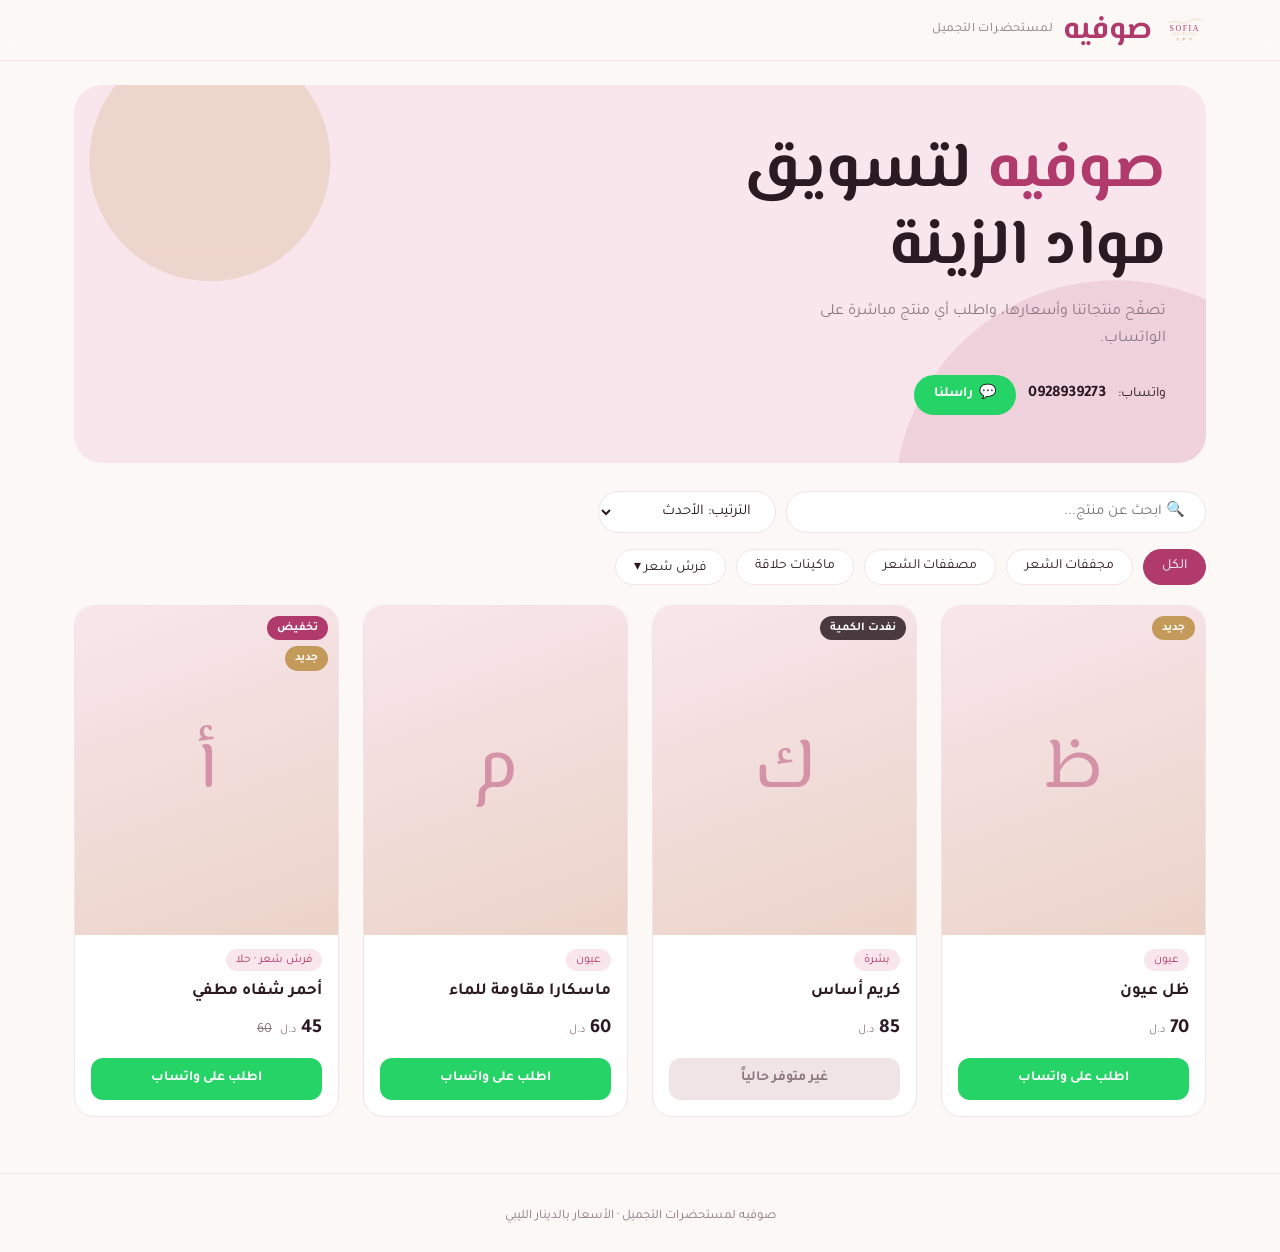
==== index.html @ 628f06d2 "Add files via upload" ====
<!DOCTYPE html>
<html lang="ar" dir="rtl">
<head>
  <meta charset="UTF-8">
  <meta name="viewport" content="width=device-width, initial-scale=1">
  <title>صوفيه لمستحضرات التجميل</title>
  <link rel="stylesheet" href="https://fonts.googleapis.com/css2?family=El+Messiri:wght@600&family=Tajawal:wght@400;700&display=swap">
  <link rel="stylesheet" href="style.css">
    <link rel="icon" href="icon.png">
  <link rel="apple-touch-icon" href="icon.png">
  <meta name="description" content="صوفيه لتسويق مواد الزينة: مجففات ومصففات الشعر، مكائن الحلاقة وفرش الشعر.">
  <meta property="og:title" content="SOFIA | صوفيه لتسويق مواد الزينة">
  <meta property="og:description" content="تصفّح منتجاتنا وأسعارها واطلب مباشرة على الواتساب.">
  <meta property="og:image" content="https://bdalrhmnbnshbl94-source.github.io/sofia-beauty/og-image.jpg">
    <meta property="og:image:width" content="1200">
  <meta property="og:image:height" content="630">
  <meta property="og:image:type" content="image/jpeg">
  <meta property="og:url" content="https://bdalrhmnbnshbl94-source.github.io/sofia-beauty/">
  <meta property="og:type" content="website">
</head>
<body>

  <header>
        <div class="wrap brand"><img src="logo.svg" alt="" class="logo"><b>صوفيه</b><span>لمستحضرات التجميل</span></div>

  </header>

  <main class="wrap">
    <section class="hero">
            <h1><em>صوفيه</em> لتسويق مواد الزينة</h1>
      <p>تصفّح منتجاتنا وأسعارها، واطلب أي منتج مباشرة على الواتساب.</p>
      <div class="contact">واتساب: <b id="phone"></b> <a id="wa" class="wa-btn" target="_blank">راسلنا</a></div>
    </section>

    <!-- البحث والترتيب -->
    <div class="tools">
      <input class="search" id="search" type="search" placeholder="🔍 ابحث عن منتج...">
      <select class="sort" id="sort">
        <option value="new">الترتيب: الأحدث</option>
        <option value="low">السعر: من الأرخص</option>
        <option value="high">السعر: من الأغلى</option>
      </select>
    </div>

    <div class="chips" id="chips"></div>
    <section class="grid" id="grid"></section>
  </main>

  <footer>
    <div class="wrap">
      <div class="social" id="social"></div>
          <div class="chips sub" id="subchips" hidden></div>
      صوفيه لمستحضرات التجميل · الأسعار بالدينار الليبي
    </div>
  </footer>

  <!-- نافذة تفاصيل المنتج -->
  <dialog id="details">
    <button class="close" id="close" aria-label="إغلاق">×</button>
    <div id="detailsBody"></div>
  </dialog>

  <script src="products.js"></script>
    <script>
    let current = "الكل";      // القسم المختار
    let currentSub = "الكل";   // القسم الفرعي المختار (حلا، مها...)
    let searchText = "";       // نص البحث
    let sortBy = "new";        // طريقة الترتيب

    // ===== رابط واتساب =====
    let waNumber = PHONE.replace(/[٠-٩]/g, d => "٠١٢٣٤٥٦٧٨٩".indexOf(d)).replace(/[^0-9]/g, "");
    if (waNumber.startsWith("00")) waNumber = waNumber.slice(2);
    if (waNumber.startsWith("2180")) waNumber = "218" + waNumber.slice(4);
    if (waNumber.startsWith("0")) waNumber = "218" + waNumber.slice(1);
    function waLink(text) {
      return "https://wa.me/" + waNumber + (text ? "?text=" + encodeURIComponent(text) : "");
    }
    function orderLink(p) {
      return waLink("مرحباً، أبي أطلب: " + p.name + " – " + p.price + " د.ل");
    }
    document.getElementById("phone").textContent = PHONE;
    document.getElementById("wa").href = waLink("");

    // ===== روابط انستغرام وتيك توك =====
    let social = "";
    if (INSTAGRAM) social += `<a href="${INSTAGRAM}" target="_blank">انستغرام</a>`;
    if (TIKTOK) social += `<a href="${TIKTOK}" target="_blank">تيك توك</a>`;
    document.getElementById("social").innerHTML = social;

    // ===== صورة المنتج (وإذا ما فيه صورة يظهر أول حرف) =====
    function picture(p) {
      return `<img src="images/${p.image}" alt="${p.name}"
                   onerror="this.outerHTML='<span class=letter>${p.name[0]}</span>'">`;
    }

    // ===== السعر (مع التخفيض إذا موجود) =====
    function priceHTML(p) {
      let html = `<span class="price">${p.price} <small>د.ل</small></span>`;
      if (p.oldPrice > p.price) html += ` <s class="old">${p.oldPrice}</s>`;
      return html;
    }

    // ===== الشارات (جديد / تخفيض / نفدت) =====
    function badges(p) {
      let html = "";
      if (p.soldOut) html += `<span class="badge out">نفدت الكمية</span>`;
      else if (p.oldPrice > p.price) html += `<span class="badge sale">تخفيض</span>`;
      if (p.isNew) html += `<span class="badge new">جديد</span>`;
      return `<div class="badges">${html}</div>`;
    }

    // ===== زر الطلب =====
    function orderButton(p) {
      if (p.soldOut) return `<span class="order disabled">غير متوفر حالياً</span>`;
      return `<a class="order" href="${orderLink(p)}" target="_blank" onclick="event.stopPropagation()">اطلب على واتساب</a>`;
    }

    // ===== أزرار الأقسام والأقسام الفرعية =====
    function showChips() {
      const cats = ["الكل", ...CATEGORIES];
      document.getElementById("chips").innerHTML = cats.map(c =>
        `<button class="chip ${c === current ? "active" : ""}" data-cat="${c}">${c}${SUBCATEGORIES[c] ? " ▾" : ""}</button>`
      ).join("");

      // إذا القسم المختار له أقسام فرعية، تظهر تحته
      const subs = SUBCATEGORIES[current];
      const subBox = document.getElementById("subchips");
      if (subs) {
        subBox.innerHTML = ["الكل", ...subs].map(s =>
          `<button class="chip ${s === currentSub ? "active" : ""}" data-sub="${s}">${s}</button>`
        ).join("");
        subBox.hidden = false;
      } else {
        subBox.innerHTML = "";
        subBox.hidden = true;
      }
    }
    document.getElementById("chips").addEventListener("click", e => {
      const btn = e.target.closest(".chip");
      if (!btn) return;
      current = btn.dataset.cat;
      currentSub = "الكل";
      showChips();
      showProducts();
    });
    document.getElementById("subchips").addEventListener("click", e => {
      const btn = e.target.closest(".chip");
      if (!btn) return;
      currentSub = btn.dataset.sub;
      showChips();
      showProducts();
    });

    // ===== بطاقات المنتجات =====
    function showProducts() {
      let list = PRODUCTS
        .map((p, i) => ({ ...p, index: i }))
        .filter(p =>
          (current === "الكل" || p.category === current) &&
          (currentSub === "الكل" || p.sub === currentSub) &&
          p.name.includes(searchText)
        );

      if (sortBy === "low") list.sort((a, b) => a.price - b.price);
      if (sortBy === "high") list.sort((a, b) => b.price - a.price);
      if (sortBy === "new") list.reverse(); // آخر منتج تضيفه يظهر أول

      if (list.length === 0) {
        document.getElementById("grid").innerHTML = searchText
          ? `<p class="empty">ما فيه منتج بهذا الاسم 🙁</p>`
          : `<p class="empty">ما فيه منتجات في هذا القسم حالياً، قريباً إن شاء الله ✨</p>`;
        return;
      }

      document.getElementById("grid").innerHTML = list.map(p => `
        <article class="card ${p.soldOut ? "is-out" : ""}" data-index="${p.index}">
          <div class="pic">${picture(p)}${badges(p)}</div>
          <div class="info">
            <div class="cat">${p.sub ? p.category + " · " + p.sub : p.category}</div>
            <h3>${p.name}</h3>
            <div class="prices">${priceHTML(p)}</div>
            ${orderButton(p)}
          </div>
        </article>`
      ).join("");
    }

    // ===== نافذة التفاصيل لما الزبون يضغط على منتج =====
    const dialog = document.getElementById("details");
    document.getElementById("grid").addEventListener("click", e => {
      const card = e.target.closest(".card");
      if (!card) return;
      const p = PRODUCTS[card.dataset.index];
      document.getElementById("detailsBody").innerHTML = `
        <div class="d-pic">${picture(p)}${badges(p)}</div>
        <div class="d-info">
          <div class="cat">${p.sub ? p.category + " · " + p.sub : p.category}</div>
          <h2>${p.name}</h2>
          <p>${p.description || ""}</p>
          <div class="prices">${priceHTML(p)}</div>
          ${orderButton(p)}
        </div>`;
      dialog.showModal();
    });
    document.getElementById("close").onclick = () => dialog.close();
    dialog.addEventListener("click", e => { if (e.target === dialog) dialog.close(); });

    // ===== البحث والترتيب =====
    document.getElementById("search").addEventListener("input", e => {
      searchText = e.target.value.trim();
      showProducts();
    });
    document.getElementById("sort").addEventListener("change", e => {
      sortBy = e.target.value;
      showProducts();
    });

    showChips();
    showProducts();
  </script>
</body>
</html>
---- style.css ----
/* ===== ألوان وخطوط الموقع ===== */
:root{
  --bg:#FCF8F6;        /* خلفية الصفحة */
  --card:#FFFFFF;      /* خلفية البطاقات */
  --ink:#2B1A21;       /* لون الكتابة */
  --muted:#8C7880;     /* كتابة باهتة */
  --line:#F0E4E6;      /* الخطوط والحدود */
  --rose:#B03A6B;      /* اللون الأساسي */
  --rose-soft:#F8E6EC; /* وردي فاتح */
  --gold:#C49A5A;      /* لمسة ذهبية */
  --shadow:0 18px 40px -24px rgba(120,40,70,.35);
}
@media (prefers-color-scheme: dark){:root{
  --bg:#150D11; --card:#1F1519; --ink:#F5EAEE; --muted:#B39DA6; --line:#33242B;
  --rose:#E784AE; --rose-soft:#3A2230; --gold:#D9B27A;
  --shadow:0 18px 40px -24px rgba(0,0,0,.9);
}}

*{box-sizing:border-box}
html{scroll-behavior:smooth}
body{margin:0;background:var(--bg);color:var(--ink);font-family:"Tajawal",Tahoma,sans-serif;font-size:15px;line-height:1.7}
.wrap{max-width:1180px;margin:0 auto;padding-inline:24px}

/* ===== الشريط العلوي ===== */
header{position:sticky;top:0;z-index:10;background:color-mix(in srgb,var(--bg) 85%,transparent);backdrop-filter:blur(10px);border-bottom:1px solid var(--line)}
.brand{display:flex;align-items:baseline;gap:10px;padding-block:14px}
.brand b{font-family:"El Messiri",serif;font-size:32px;line-height:1;color:var(--rose)}
.brand span{font-size:13px;color:var(--muted);letter-spacing:.03em}

/* ===== الواجهة ===== */
.hero{position:relative;overflow:hidden;margin-top:24px;padding:48px 40px;border-radius:28px;
  background:
    radial-gradient(circle at 12% 20%, color-mix(in srgb,var(--gold) 22%,transparent) 0 120px, transparent 121px),
    radial-gradient(circle at 92% 110%, color-mix(in srgb,var(--rose) 12%,transparent) 0 220px, transparent 221px),
    var(--rose-soft)}
.hero h1{font-family:"El Messiri",serif;font-size:clamp(34px,6vw,64px);line-height:1.2;margin:0;max-width:14ch}
.hero h1 em{font-style:normal;color:var(--rose)}
.hero p{color:var(--muted);margin:12px 0 0;max-width:46ch;font-size:16px}
.contact{display:flex;flex-wrap:wrap;align-items:center;gap:12px;margin-top:22px;font-size:14px}
.contact b{direction:ltr;unicode-bidi:isolate;font-size:16px}
.contact .wa-btn{display:inline-flex;align-items:center;gap:6px;background:#25D366;color:#fff;text-decoration:none;font-weight:700;border-radius:999px;padding:8px 20px;box-shadow:var(--shadow);transition:transform .2s}
.contact .wa-btn::before{content:"💬"}
.contact .wa-btn:hover{transform:translateY(-2px)}

/* ===== البحث والترتيب ===== */
.tools{display:flex;gap:10px;flex-wrap:wrap;margin-top:28px}
.search,.sort{font-family:inherit;font-size:15px;color:var(--ink);background:var(--card);border:1px solid var(--line);border-radius:999px;padding:11px 20px;outline:none;transition:border-color .2s,box-shadow .2s}
.search{flex:1;min-width:0;max-width:420px}
.sort{cursor:pointer}
.search:focus,.sort:focus{border-color:var(--rose);box-shadow:0 0 0 4px var(--rose-soft)}
.empty{grid-column:1/-1;text-align:center;color:var(--muted);padding:40px 0;font-size:16px}

/* ===== أزرار الفئات ===== */
.chips{display:flex;gap:10px;flex-wrap:wrap;padding-block:16px 20px}
.chip{border:1px solid var(--line);background:var(--card);color:var(--ink);border-radius:999px;padding:7px 18px;font-family:inherit;font-size:14px;cursor:pointer;transition:all .2s}
.chip:hover{border-color:var(--rose);color:var(--rose)}
.chip.active{background:var(--rose);border-color:var(--rose);color:#fff;box-shadow:var(--shadow)}

/* ===== بطاقات المنتجات ===== */
.grid{display:grid;grid-template-columns:repeat(auto-fill,minmax(230px,1fr));gap:24px;padding-bottom:56px}
.card{background:var(--card);border:1px solid var(--line);border-radius:20px;overflow:hidden;cursor:pointer;display:flex;flex-direction:column;transition:transform .25s,box-shadow .25s}
.card:hover{transform:translateY(-6px);box-shadow:var(--shadow)}
.card.is-out .pic img{filter:grayscale(.7);opacity:.7}
.pic{position:relative;aspect-ratio:4/5;background:linear-gradient(160deg,var(--rose-soft),color-mix(in srgb,var(--gold) 25%,var(--rose-soft)));display:grid;place-items:center;overflow:hidden}
.pic img{width:100%;height:100%;object-fit:cover;display:block;transition:transform .5s}
.card:hover .pic img{transform:scale(1.06)}
.letter{font-family:"El Messiri",serif;font-size:72px;color:var(--rose);opacity:.45}
.info{padding:14px 16px 16px;display:flex;flex-direction:column;flex:1}
.cat{align-self:flex-start;font-size:12px;color:var(--rose);background:var(--rose-soft);border-radius:999px;padding:1px 10px}
.info h3{margin:8px 0 8px;font-size:17px;line-height:1.5}
.prices{display:flex;align-items:baseline;gap:8px;margin-bottom:12px}
.price{font-size:20px;font-weight:700;color:var(--ink)}
.price small{font-size:12px;font-weight:400;color:var(--muted)}
.old{color:var(--muted);font-size:14px}

/* ===== الشارات ===== */
.badges{position:absolute;top:10px;inset-inline-start:10px;display:flex;flex-direction:column;align-items:flex-start;gap:6px}
.badge{font-size:12px;font-weight:700;border-radius:999px;padding:2px 10px;color:#fff}
.badge.new{background:var(--gold)}
.badge.sale{background:var(--rose)}
.badge.out{background:#4a3a40}

/* ===== زر الطلب ===== */
.order{margin-top:auto;display:block;text-align:center;background:#25D366;color:#fff;text-decoration:none;font-weight:700;font-size:14px;border-radius:12px;padding:9px 0;transition:filter .2s}
.order:hover{filter:brightness(.92)}
.order.disabled{background:var(--line);color:var(--muted);cursor:default}

/* ===== نافذة التفاصيل ===== */
dialog{border:0;border-radius:24px;padding:0;width:min(760px,calc(100% - 32px));background:var(--card);color:var(--ink);box-shadow:var(--shadow);overflow:hidden}
dialog::backdrop{background:rgba(30,10,20,.55);backdrop-filter:blur(3px)}
#detailsBody{display:grid;grid-template-columns:1fr 1fr}
.d-pic{position:relative;aspect-ratio:4/5;background:var(--rose-soft);display:grid;place-items:center}
.d-pic img{width:100%;height:100%;object-fit:cover;display:block}
.d-info{padding:28px;display:flex;flex-direction:column;gap:6px}
.d-info h2{font-family:"El Messiri",serif;font-size:28px;margin:6px 0 0;line-height:1.3}
.d-info p{color:var(--muted);margin:0 0 10px}
.close:focus:not(:focus-visible){outline:none}
.close{position:absolute;top:10px;left:10px;z-index:2;width:38px;height:38px;border-radius:50%;border:0;background:var(--card);color:var(--ink);font-size:22px;cursor:pointer;box-shadow:var(--shadow)}

/* ===== روابط التواصل الاجتماعي ===== */
.social{display:flex;justify-content:center;gap:16px;margin-bottom:8px}
.social a{color:var(--rose);font-weight:700;text-decoration:none}

/* ===== أسفل الصفحة ===== */
footer{border-top:1px solid var(--line);padding-block:24px;font-size:13px;color:var(--muted);text-align:center}

/* ===== شاشة التلفون ===== */
@media (max-width:640px){
  .wrap{padding-inline:16px}
  .hero{padding:32px 22px;border-radius:22px}
  .grid{grid-template-columns:repeat(2,1fr);gap:12px}
  #detailsBody{grid-template-columns:1fr}
  .d-pic{aspect-ratio:1/1}
  .d-info{padding:20px}
  .order{font-size:13px}
  .search{max-width:none}
  .info{padding:10px 12px 14px}
  .info h3{font-size:15px}
  .price{font-size:17px}
  .chips{overflow-x:auto;flex-wrap:nowrap;padding-bottom:16px}
  .chip{flex-shrink:0}
}

@media (prefers-reduced-motion:reduce){*{transition:none!important}}
/* ===== الشعار ===== */
.brand{align-items:center}
.logo{width:44px;height:auto}
/* ===== تحسينات التلفون ===== */
@media (max-width:640px){
  .brand{gap:8px;padding-block:10px}
  .logo{width:38px}
  .brand b{font-size:26px}
  .brand span{font-size:11px}
  .hero h1{font-size:34px}
  .tools{flex-direction:column}
  .search,.sort{width:100%}
}
/* ===== الأقسام الفرعية ===== */
.chips[hidden]{display:none}
.chips.sub{padding-top:0;margin-top:-6px}
.chips.sub .chip{font-size:13px;padding:5px 14px;background:var(--rose-soft);border-color:transparent}
.chips.sub .chip.active{background:var(--gold);border-color:var(--gold);color:#fff}
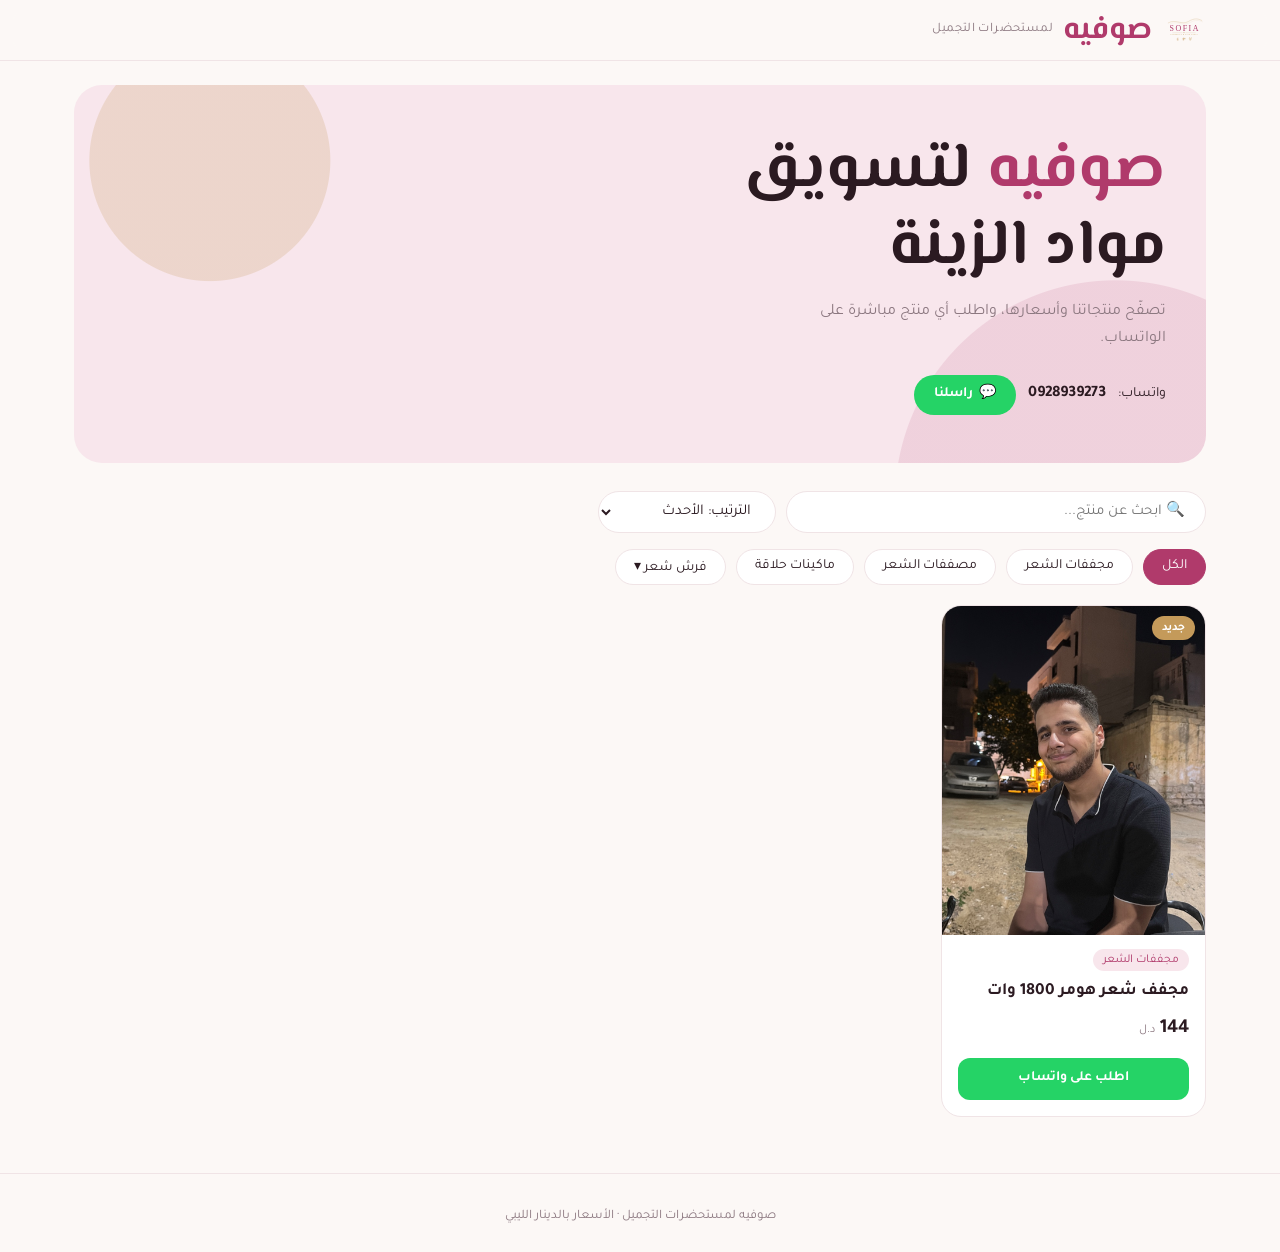
==== commit 3bafb443: "Add files via upload" ====
--- a/index.html
+++ b/index.html
@@ -43,13 +43,13 @@
     </div>
 
     <div class="chips" id="chips"></div>
+    <div class="chips sub" id="subchips" hidden></div>
     <section class="grid" id="grid"></section>
   </main>
 
   <footer>
     <div class="wrap">
       <div class="social" id="social"></div>
-          <div class="chips sub" id="subchips" hidden></div>
       صوفيه لمستحضرات التجميل · الأسعار بالدينار الليبي
     </div>
   </footer>
@@ -60,7 +60,7 @@
     <div id="detailsBody"></div>
   </dialog>
 
-  <script src="products.js"></script>
+    <script>document.write('<script src="products.js?v=' + Date.now() + '"><\/script>');</script>
     <script>
     let current = "الكل";      // القسم المختار
     let currentSub = "الكل";   // القسم الفرعي المختار (حلا، مها...)
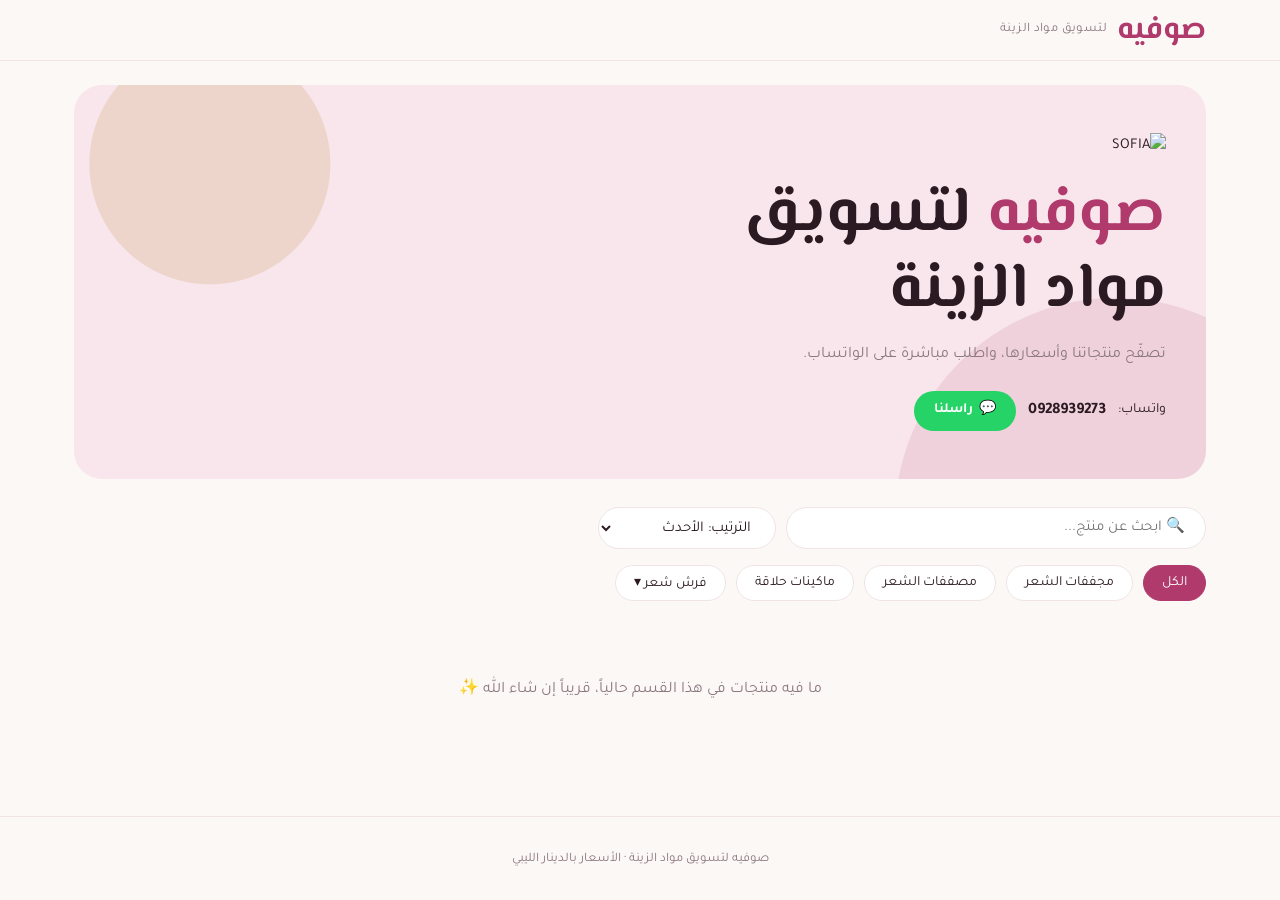
==== commit 5759a7b3: "Add files via upload" ====
--- a/index.html
+++ b/index.html
@@ -1,222 +1,326 @@
-<!DOCTYPE html>
-<html lang="ar" dir="rtl">
-<head>
-  <meta charset="UTF-8">
-  <meta name="viewport" content="width=device-width, initial-scale=1">
-  <title>صوفيه لمستحضرات التجميل</title>
-  <link rel="stylesheet" href="https://fonts.googleapis.com/css2?family=El+Messiri:wght@600&family=Tajawal:wght@400;700&display=swap">
-  <link rel="stylesheet" href="style.css">
-    <link rel="icon" href="icon.png">
-  <link rel="apple-touch-icon" href="icon.png">
-  <meta name="description" content="صوفيه لتسويق مواد الزينة: مجففات ومصففات الشعر، مكائن الحلاقة وفرش الشعر.">
-  <meta property="og:title" content="SOFIA | صوفيه لتسويق مواد الزينة">
-  <meta property="og:description" content="تصفّح منتجاتنا وأسعارها واطلب مباشرة على الواتساب.">
-  <meta property="og:image" content="https://bdalrhmnbnshbl94-source.github.io/sofia-beauty/og-image.jpg">
-    <meta property="og:image:width" content="1200">
-  <meta property="og:image:height" content="630">
-  <meta property="og:image:type" content="image/jpeg">
-  <meta property="og:url" content="https://bdalrhmnbnshbl94-source.github.io/sofia-beauty/">
-  <meta property="og:type" content="website">
-</head>
-<body>
-
-  <header>
-        <div class="wrap brand"><img src="logo.svg" alt="" class="logo"><b>صوفيه</b><span>لمستحضرات التجميل</span></div>
-
-  </header>
-
-  <main class="wrap">
-    <section class="hero">
-            <h1><em>صوفيه</em> لتسويق مواد الزينة</h1>
-      <p>تصفّح منتجاتنا وأسعارها، واطلب أي منتج مباشرة على الواتساب.</p>
-      <div class="contact">واتساب: <b id="phone"></b> <a id="wa" class="wa-btn" target="_blank">راسلنا</a></div>
-    </section>
-
-    <!-- البحث والترتيب -->
-    <div class="tools">
-      <input class="search" id="search" type="search" placeholder="🔍 ابحث عن منتج...">
-      <select class="sort" id="sort">
-        <option value="new">الترتيب: الأحدث</option>
-        <option value="low">السعر: من الأرخص</option>
-        <option value="high">السعر: من الأغلى</option>
-      </select>
-    </div>
-
-    <div class="chips" id="chips"></div>
-    <div class="chips sub" id="subchips" hidden></div>
-    <section class="grid" id="grid"></section>
-  </main>
-
-  <footer>
-    <div class="wrap">
-      <div class="social" id="social"></div>
-      صوفيه لمستحضرات التجميل · الأسعار بالدينار الليبي
-    </div>
-  </footer>
-
-  <!-- نافذة تفاصيل المنتج -->
-  <dialog id="details">
-    <button class="close" id="close" aria-label="إغلاق">×</button>
-    <div id="detailsBody"></div>
-  </dialog>
-
-    <script>document.write('<script src="products.js?v=' + Date.now() + '"><\/script>');</script>
-    <script>
-    let current = "الكل";      // القسم المختار
-    let currentSub = "الكل";   // القسم الفرعي المختار (حلا، مها...)
-    let searchText = "";       // نص البحث
-    let sortBy = "new";        // طريقة الترتيب
-
-    // ===== رابط واتساب =====
-    let waNumber = PHONE.replace(/[٠-٩]/g, d => "٠١٢٣٤٥٦٧٨٩".indexOf(d)).replace(/[^0-9]/g, "");
-    if (waNumber.startsWith("00")) waNumber = waNumber.slice(2);
-    if (waNumber.startsWith("2180")) waNumber = "218" + waNumber.slice(4);
-    if (waNumber.startsWith("0")) waNumber = "218" + waNumber.slice(1);
-    function waLink(text) {
-      return "https://wa.me/" + waNumber + (text ? "?text=" + encodeURIComponent(text) : "");
-    }
-    function orderLink(p) {
-      return waLink("مرحباً، أبي أطلب: " + p.name + " – " + p.price + " د.ل");
-    }
-    document.getElementById("phone").textContent = PHONE;
-    document.getElementById("wa").href = waLink("");
-
-    // ===== روابط انستغرام وتيك توك =====
-    let social = "";
-    if (INSTAGRAM) social += `<a href="${INSTAGRAM}" target="_blank">انستغرام</a>`;
-    if (TIKTOK) social += `<a href="${TIKTOK}" target="_blank">تيك توك</a>`;
-    document.getElementById("social").innerHTML = social;
-
-    // ===== صورة المنتج (وإذا ما فيه صورة يظهر أول حرف) =====
-    function picture(p) {
-      return `<img src="images/${p.image}" alt="${p.name}"
-                   onerror="this.outerHTML='<span class=letter>${p.name[0]}</span>'">`;
-    }
-
-    // ===== السعر (مع التخفيض إذا موجود) =====
-    function priceHTML(p) {
-      let html = `<span class="price">${p.price} <small>د.ل</small></span>`;
-      if (p.oldPrice > p.price) html += ` <s class="old">${p.oldPrice}</s>`;
-      return html;
-    }
-
-    // ===== الشارات (جديد / تخفيض / نفدت) =====
-    function badges(p) {
-      let html = "";
-      if (p.soldOut) html += `<span class="badge out">نفدت الكمية</span>`;
-      else if (p.oldPrice > p.price) html += `<span class="badge sale">تخفيض</span>`;
-      if (p.isNew) html += `<span class="badge new">جديد</span>`;
-      return `<div class="badges">${html}</div>`;
-    }
-
-    // ===== زر الطلب =====
-    function orderButton(p) {
-      if (p.soldOut) return `<span class="order disabled">غير متوفر حالياً</span>`;
-      return `<a class="order" href="${orderLink(p)}" target="_blank" onclick="event.stopPropagation()">اطلب على واتساب</a>`;
-    }
-
-    // ===== أزرار الأقسام والأقسام الفرعية =====
-    function showChips() {
-      const cats = ["الكل", ...CATEGORIES];
-      document.getElementById("chips").innerHTML = cats.map(c =>
-        `<button class="chip ${c === current ? "active" : ""}" data-cat="${c}">${c}${SUBCATEGORIES[c] ? " ▾" : ""}</button>`
-      ).join("");
-
-      // إذا القسم المختار له أقسام فرعية، تظهر تحته
-      const subs = SUBCATEGORIES[current];
-      const subBox = document.getElementById("subchips");
-      if (subs) {
-        subBox.innerHTML = ["الكل", ...subs].map(s =>
-          `<button class="chip ${s === currentSub ? "active" : ""}" data-sub="${s}">${s}</button>`
-        ).join("");
-        subBox.hidden = false;
-      } else {
-        subBox.innerHTML = "";
-        subBox.hidden = true;
-      }
-    }
-    document.getElementById("chips").addEventListener("click", e => {
-      const btn = e.target.closest(".chip");
-      if (!btn) return;
-      current = btn.dataset.cat;
-      currentSub = "الكل";
-      showChips();
-      showProducts();
-    });
-    document.getElementById("subchips").addEventListener("click", e => {
-      const btn = e.target.closest(".chip");
-      if (!btn) return;
-      currentSub = btn.dataset.sub;
-      showChips();
-      showProducts();
-    });
-
-    // ===== بطاقات المنتجات =====
-    function showProducts() {
-      let list = PRODUCTS
-        .map((p, i) => ({ ...p, index: i }))
-        .filter(p =>
-          (current === "الكل" || p.category === current) &&
-          (currentSub === "الكل" || p.sub === currentSub) &&
-          p.name.includes(searchText)
-        );
-
-      if (sortBy === "low") list.sort((a, b) => a.price - b.price);
-      if (sortBy === "high") list.sort((a, b) => b.price - a.price);
-      if (sortBy === "new") list.reverse(); // آخر منتج تضيفه يظهر أول
-
-      if (list.length === 0) {
-        document.getElementById("grid").innerHTML = searchText
-          ? `<p class="empty">ما فيه منتج بهذا الاسم 🙁</p>`
-          : `<p class="empty">ما فيه منتجات في هذا القسم حالياً، قريباً إن شاء الله ✨</p>`;
-        return;
-      }
-
-      document.getElementById("grid").innerHTML = list.map(p => `
-        <article class="card ${p.soldOut ? "is-out" : ""}" data-index="${p.index}">
-          <div class="pic">${picture(p)}${badges(p)}</div>
-          <div class="info">
-            <div class="cat">${p.sub ? p.category + " · " + p.sub : p.category}</div>
-            <h3>${p.name}</h3>
-            <div class="prices">${priceHTML(p)}</div>
-            ${orderButton(p)}
-          </div>
-        </article>`
-      ).join("");
-    }
-
-    // ===== نافذة التفاصيل لما الزبون يضغط على منتج =====
-    const dialog = document.getElementById("details");
-    document.getElementById("grid").addEventListener("click", e => {
-      const card = e.target.closest(".card");
-      if (!card) return;
-      const p = PRODUCTS[card.dataset.index];
-      document.getElementById("detailsBody").innerHTML = `
-        <div class="d-pic">${picture(p)}${badges(p)}</div>
-        <div class="d-info">
-          <div class="cat">${p.sub ? p.category + " · " + p.sub : p.category}</div>
-          <h2>${p.name}</h2>
-          <p>${p.description || ""}</p>
-          <div class="prices">${priceHTML(p)}</div>
-          ${orderButton(p)}
-        </div>`;
-      dialog.showModal();
-    });
-    document.getElementById("close").onclick = () => dialog.close();
-    dialog.addEventListener("click", e => { if (e.target === dialog) dialog.close(); });
-
-    // ===== البحث والترتيب =====
-    document.getElementById("search").addEventListener("input", e => {
-      searchText = e.target.value.trim();
-      showProducts();
-    });
-    document.getElementById("sort").addEventListener("change", e => {
-      sortBy = e.target.value;
-      showProducts();
-    });
-
-    showChips();
-    showProducts();
-  </script>
-</body>
-</html>+<!DOCTYPE html>
+<html lang="ar" dir="rtl">
+<head>
+  <meta charset="UTF-8">
+  <meta name="viewport" content="width=device-width, initial-scale=1">
+  <title>صوفيه لتسويق مواد الزينة</title>
+  <link rel="stylesheet" href="https://fonts.googleapis.com/css2?family=El+Messiri:wght@600&family=Tajawal:wght@400;700&display=swap">
+  <link rel="stylesheet" href="style.css">
+
+  <!-- الأيقونة والتطبيق -->
+  <link rel="icon" href="icon.png">
+  <link rel="apple-touch-icon" href="icon.png">
+  <link rel="manifest" href="manifest.json">
+  <meta name="theme-color" content="#B03A6B">
+  <meta name="apple-mobile-web-app-capable" content="yes">
+  <meta name="apple-mobile-web-app-title" content="SOFIA">
+
+  <!-- معاينة الرابط في واتساب وغيره -->
+  <meta name="description" content="صوفيه لتسويق مواد الزينة: مجففات ومصففات الشعر، مكائن الحلاقة وفرش الشعر.">
+  <meta property="og:title" content="SOFIA | صوفيه لتسويق مواد الزينة">
+  <meta property="og:description" content="تصفّح منتجاتنا وأسعارها واطلب مباشرة على الواتساب.">
+  <meta property="og:image" content="https://bdalrhmnbnshbl94-source.github.io/sofia-beauty/og-image.jpg">
+  <meta property="og:image:width" content="1200">
+  <meta property="og:image:height" content="630">
+  <meta property="og:image:type" content="image/jpeg">
+  <meta property="og:image:secure_url" content="https://bdalrhmnbnshbl94-source.github.io/sofia-beauty/og-image.jpg">
+  <meta itemprop="image" content="https://bdalrhmnbnshbl94-source.github.io/sofia-beauty/og-image.jpg">
+  <meta property="og:url" content="https://bdalrhmnbnshbl94-source.github.io/sofia-beauty/">
+  <meta property="og:type" content="website">
+  <meta property="og:site_name" content="SOFIA">
+  <meta name="twitter:card" content="summary_large_image">
+</head>
+<body>
+
+  <header>
+    <div class="wrap brand"><b>صوفيه</b><span>لتسويق مواد الزينة</span></div>
+  </header>
+
+  <main class="wrap">
+    <section class="hero">
+      <img src="logo-sofia.svg" alt="SOFIA" class="hero-logo">
+      <h1><em>صوفيه</em> لتسويق مواد الزينة</h1>
+      <p>تصفّح منتجاتنا وأسعارها، واطلب مباشرة على الواتساب.</p>
+      <div class="contact">واتساب: <b id="phone"></b> <a id="wa" class="wa-btn" target="_blank">راسلنا</a></div>
+    </section>
+
+    <!-- البحث والترتيب -->
+    <div class="tools">
+      <input class="search" id="search" type="search" placeholder="🔍 ابحث عن منتج...">
+      <select class="sort" id="sort">
+        <option value="new">الترتيب: الأحدث</option>
+        <option value="low">السعر: من الأرخص</option>
+        <option value="high">السعر: من الأغلى</option>
+      </select>
+    </div>
+
+    <div class="chips" id="chips"></div>
+    <div class="chips sub" id="subchips" hidden></div>
+    <section class="grid" id="grid"></section>
+  </main>
+
+  <footer>
+    <div class="wrap">
+      <div class="social" id="social"></div>
+      صوفيه لتسويق مواد الزينة · الأسعار بالدينار الليبي
+    </div>
+  </footer>
+
+  <!-- زر السلة -->
+  <button class="cart-btn" id="cartBtn" hidden>🛒 السلة <span id="cartCount">0</span></button>
+
+  <!-- نافذة السلة -->
+  <dialog id="cart" class="cart">
+    <div class="cart-in">
+      <button class="close" data-close aria-label="إغلاق">×</button>
+      <h2>🛒 سلة الطلب</h2>
+      <div id="cartItems"></div>
+      <div class="cart-total">المجموع: <b id="cartTotal">0</b> د.ل</div>
+      <a class="order" id="sendOrder" target="_blank">أرسل الطلب على واتساب</a>
+      <button class="clear" id="clearCart">إفراغ السلة</button>
+    </div>
+  </dialog>
+
+  <!-- نافذة تفاصيل المنتج -->
+  <dialog id="details">
+    <button class="close" data-close aria-label="إغلاق">×</button>
+    <div id="detailsBody"></div>
+  </dialog>
+
+  <div class="toast" id="toast" hidden></div>
+
+  <!-- المنتجات (دائماً آخر نسخة) -->
+  <script>document.write('<script src="products.js?v=' + Date.now() + '"><\/script>');</script>
+  <script>
+    // ===== إعدادات احتياطية لو ناقصة في products.js =====
+    if (typeof SUBCATEGORIES === "undefined") window.SUBCATEGORIES = {};
+    if (typeof INSTAGRAM === "undefined") window.INSTAGRAM = "";
+    if (typeof TIKTOK === "undefined") window.TIKTOK = "";
+
+    let current = "الكل", currentSub = "الكل", searchText = "", sortBy = "new";
+    const $ = id => document.getElementById(id);
+
+    // كل منتج له رقم ثابت (id) وقائمة صور
+    PRODUCTS.forEach((p, i) => {
+      p.id = p.id || "i" + i;
+      p.images = (p.images && p.images.length) ? p.images : (p.image ? [p.image] : []);
+    });
+    const byId = id => PRODUCTS.find(p => p.id === id);
+
+    // ===== عدّاد الزوار =====
+    function track(name) {
+      if (window.goatcounter && goatcounter.count) goatcounter.count({ path: name, title: name, event: true });
+    }
+
+    // ===== واتساب =====
+    let waNumber = PHONE.replace(/[٠-٩]/g, d => "٠١٢٣٤٥٦٧٨٩".indexOf(d)).replace(/[^0-9]/g, "");
+    if (waNumber.startsWith("00")) waNumber = waNumber.slice(2);
+    if (waNumber.startsWith("2180")) waNumber = "218" + waNumber.slice(4);
+    if (waNumber.startsWith("0")) waNumber = "218" + waNumber.slice(1);
+    const waLink = text => "https://wa.me/" + waNumber + (text ? "?text=" + encodeURIComponent(text) : "");
+    $("phone").textContent = PHONE;
+    $("wa").href = waLink("");
+    $("wa").onclick = () => track("واتساب-راسلنا");
+
+    // ===== انستغرام وتيك توك =====
+    let social = "";
+    if (INSTAGRAM) social += `<a href="${INSTAGRAM}" target="_blank">انستغرام</a>`;
+    if (TIKTOK) social += `<a href="${TIKTOK}" target="_blank">تيك توك</a>`;
+    $("social").innerHTML = social;
+
+    // ===== أجزاء صغيرة =====
+    const img = (file, name) => `<img src="images/${file}" alt="${name}" loading="lazy"
+        onerror="this.outerHTML='<span class=letter>${name[0]}</span>'">`;
+    const firstPic = p => p.images.length ? img(p.images[0], p.name) : `<span class="letter">${p.name[0]}</span>`;
+    function priceHTML(p) {
+      let h = `<span class="price">${p.price} <small>د.ل</small></span>`;
+      if (p.oldPrice > p.price) h += ` <s class="old">${p.oldPrice}</s>`;
+      return h;
+    }
+    function badges(p) {
+      let h = "";
+      if (p.soldOut) h += `<span class="badge out">نفدت الكمية</span>`;
+      else if (p.oldPrice > p.price) h += `<span class="badge sale">تخفيض</span>`;
+      if (p.isNew) h += `<span class="badge new">جديد</span>`;
+      if (p.images.length > 1) h += `<span class="badge pics">📸 ${p.images.length}</span>`;
+      return `<div class="badges">${h}</div>`;
+    }
+    const catLabel = p => p.sub ? p.category + " · " + p.sub : p.category;
+    function addButton(p) {
+      if (p.soldOut) return `<span class="order disabled">غير متوفر حالياً</span>`;
+      return `<button class="order add" data-add="${p.id}">🛒 أضف للسلة</button>`;
+    }
+    function toast(text) {
+      const t = $("toast");
+      t.textContent = text;
+      t.hidden = false;
+      clearTimeout(toast.timer);
+      toast.timer = setTimeout(() => t.hidden = true, 1800);
+    }
+
+    // ===== الأقسام =====
+    function showChips() {
+      $("chips").innerHTML = ["الكل", ...CATEGORIES].map(c =>
+        `<button class="chip ${c === current ? "active" : ""}" data-cat="${c}">${c}${SUBCATEGORIES[c] ? " ▾" : ""}</button>`).join("");
+      const subs = SUBCATEGORIES[current];
+      $("subchips").hidden = !subs;
+      $("subchips").innerHTML = subs ? ["الكل", ...subs].map(s =>
+        `<button class="chip ${s === currentSub ? "active" : ""}" data-sub="${s}">${s}</button>`).join("") : "";
+    }
+    $("chips").onclick = e => {
+      const b = e.target.closest(".chip"); if (!b) return;
+      current = b.dataset.cat; currentSub = "الكل"; showChips(); showProducts();
+    };
+    $("subchips").onclick = e => {
+      const b = e.target.closest(".chip"); if (!b) return;
+      currentSub = b.dataset.sub; showChips(); showProducts();
+    };
+
+    // ===== المنتجات =====
+    function showProducts() {
+      let list = PRODUCTS.filter(p =>
+        (current === "الكل" || p.category === current) &&
+        (currentSub === "الكل" || p.sub === currentSub) &&
+        p.name.includes(searchText));
+      if (sortBy === "low") list.sort((a, b) => a.price - b.price);
+      else if (sortBy === "high") list.sort((a, b) => b.price - a.price);
+      else list = list.slice().reverse();
+
+      if (!list.length) {
+        $("grid").innerHTML = searchText
+          ? `<p class="empty">ما فيه منتج بهذا الاسم 🙁</p>`
+          : `<p class="empty">ما فيه منتجات في هذا القسم حالياً، قريباً إن شاء الله ✨</p>`;
+        return;
+      }
+      $("grid").innerHTML = list.map(p => `
+        <article class="card ${p.soldOut ? "is-out" : ""}" data-id="${p.id}">
+          <div class="pic">${firstPic(p)}${badges(p)}</div>
+          <div class="info">
+            <div class="cat">${catLabel(p)}</div>
+            <h3>${p.name}</h3>
+            <div class="prices">${priceHTML(p)}</div>
+            ${addButton(p)}
+          </div>
+        </article>`).join("");
+    }
+
+    // ===== تفاصيل المنتج (مع كل الصور وزر المشاركة) =====
+    const details = $("details");
+    function openProduct(p) {
+      const pics = p.images.length ? p.images : [null];
+      $("detailsBody").innerHTML = `
+        <div class="d-pic">
+          <div class="slider" id="slider">${pics.map(f => `<div class="slide">${f ? img(f, p.name) : `<span class="letter">${p.name[0]}</span>`}</div>`).join("")}</div>
+          ${pics.length > 1 ? `<div class="dots" id="dots">${pics.map((_, i) => `<i class="${i ? "" : "on"}"></i>`).join("")}</div>` : ""}
+          ${badges(p)}
+        </div>
+        <div class="d-info">
+          <div class="cat">${catLabel(p)}</div>
+          <h2>${p.name}</h2>
+          <p>${p.description || ""}</p>
+          <div class="prices">${priceHTML(p)}</div>
+          ${addButton(p)}
+          ${p.soldOut ? "" : `<a class="order ghost" target="_blank" href="${waLink("مرحباً، أبي أطلب: " + p.name + " – " + p.price + " د.ل")}" onclick="track('طلب-مباشر/${p.name}')">اطلب الآن على واتساب</a>`}
+          <button class="share" data-share="${p.id}">🔗 شارك المنتج</button>
+        </div>`;
+      const slider = $("slider"), dots = $("dots");
+      if (dots) slider.onscroll = () => {
+        const i = Math.round(Math.abs(slider.scrollLeft) / slider.clientWidth);
+        [...dots.children].forEach((d, k) => d.className = k === i ? "on" : "");
+      };
+      history.replaceState(null, "", "#p-" + p.id);
+      if (!details.open) details.showModal();
+      track("منتج/" + p.name);
+    }
+    $("grid").onclick = e => {
+      if (e.target.closest("[data-add]")) return;
+      const c = e.target.closest(".card");
+      if (c) openProduct(byId(c.dataset.id));
+    };
+    details.addEventListener("close", () => history.replaceState(null, "", location.pathname + location.search));
+
+    // ===== المشاركة =====
+    async function share(p) {
+      const url = location.origin + location.pathname + "#p-" + p.id;
+      const text = p.name + " – " + p.price + " د.ل";
+      track("مشاركة/" + p.name);
+      if (navigator.share) {
+        try { await navigator.share({ title: "SOFIA", text, url }); } catch (e) {}
+        return;
+      }
+      try { await navigator.clipboard.writeText(url); toast("✅ تم نسخ رابط المنتج"); }
+      catch (e) { window.open("https://wa.me/?text=" + encodeURIComponent(text + "\n" + url), "_blank"); }
+    }
+
+    // ===== السلة =====
+    let cart = {};
+    try { cart = JSON.parse(localStorage.getItem("sofia-cart") || "{}"); } catch (e) {}
+    const saveCart = () => { try { localStorage.setItem("sofia-cart", JSON.stringify(cart)); } catch (e) {} };
+    function cartList() {
+      return Object.entries(cart)
+        .map(([id, qty]) => ({ p: byId(id), qty }))
+        .filter(x => x.p && !x.p.soldOut && x.qty > 0);
+    }
+    function updateCart() {
+      const items = cartList();
+      cart = Object.fromEntries(items.map(x => [x.p.id, x.qty]));
+      saveCart();
+      const count = items.reduce((s, x) => s + x.qty, 0);
+      const total = items.reduce((s, x) => s + x.qty * x.p.price, 0);
+      $("cartCount").textContent = count;
+      $("cartBtn").hidden = count === 0;
+      $("cartTotal").textContent = total;
+      $("cartItems").innerHTML = items.length ? items.map(x => `
+        <div class="c-item">
+          <div class="c-pic">${firstPic(x.p)}</div>
+          <div class="c-info"><b>${x.p.name}</b><small>${x.p.price} د.ل</small></div>
+          <div class="qty">
+            <button data-plus="${x.p.id}">+</button><span>${x.qty}</span><button data-minus="${x.p.id}">−</button>
+          </div>
+        </div>`).join("") : `<p class="empty">السلة فاضية</p>`;
+      const msg = "مرحباً، أبي أطلب من صوفيه:\n" +
+        items.map(x => `• ${x.p.name} × ${x.qty} = ${x.qty * x.p.price} د.ل`).join("\n") +
+        `\n\nالمجموع: ${total} د.ل`;
+      $("sendOrder").href = waLink(msg);
+      $("sendOrder").hidden = !items.length;
+      $("clearCart").hidden = !items.length;
+    }
+    function addToCart(id) {
+      cart[id] = (cart[id] || 0) + 1;
+      updateCart();
+      toast("✅ أُضيف للسلة");
+      track("سلة/" + byId(id).name);
+    }
+    document.addEventListener("click", e => {
+      const add = e.target.closest("[data-add]");
+      if (add) { e.stopPropagation(); addToCart(add.dataset.add); }
+      const sh = e.target.closest("[data-share]");
+      if (sh) share(byId(sh.dataset.share));
+      const plus = e.target.closest("[data-plus]");
+      if (plus) { cart[plus.dataset.plus]++; updateCart(); }
+      const minus = e.target.closest("[data-minus]");
+      if (minus) { cart[minus.dataset.minus]--; updateCart(); }
+      const close = e.target.closest("[data-close]");
+      if (close) close.closest("dialog").close();
+      if (e.target.tagName === "DIALOG") e.target.close();
+    });
+    $("cartBtn").onclick = () => $("cart").showModal();
+    $("clearCart").onclick = () => { cart = {}; updateCart(); };
+    $("sendOrder").onclick = () => track("طلب-سلة");
+
+    // ===== البحث والترتيب =====
+    $("search").oninput = e => { searchText = e.target.value.trim(); showProducts(); };
+    $("sort").onchange = e => { sortBy = e.target.value; showProducts(); };
+
+    // ===== البداية =====
+    showChips();
+    showProducts();
+    updateCart();
+    const linked = location.hash.startsWith("#p-") && byId(location.hash.slice(3));
+    if (linked) openProduct(linked);
+  </script>
+
+  <!-- عدّاد الزوار (GoatCounter) -->
+  <script data-goatcounter="https://sofia-beauty.goatcounter.com/count" async src="//gc.zgo.at/count.js"></script>
+</body>
+</html>
--- a/style.css
+++ b/style.css
@@ -1,142 +1,196 @@
-/* ===== ألوان وخطوط الموقع ===== */
-:root{
-  --bg:#FCF8F6;        /* خلفية الصفحة */
-  --card:#FFFFFF;      /* خلفية البطاقات */
-  --ink:#2B1A21;       /* لون الكتابة */
-  --muted:#8C7880;     /* كتابة باهتة */
-  --line:#F0E4E6;      /* الخطوط والحدود */
-  --rose:#B03A6B;      /* اللون الأساسي */
-  --rose-soft:#F8E6EC; /* وردي فاتح */
-  --gold:#C49A5A;      /* لمسة ذهبية */
-  --shadow:0 18px 40px -24px rgba(120,40,70,.35);
-}
-@media (prefers-color-scheme: dark){:root{
-  --bg:#150D11; --card:#1F1519; --ink:#F5EAEE; --muted:#B39DA6; --line:#33242B;
-  --rose:#E784AE; --rose-soft:#3A2230; --gold:#D9B27A;
-  --shadow:0 18px 40px -24px rgba(0,0,0,.9);
-}}
-
-*{box-sizing:border-box}
-html{scroll-behavior:smooth}
-body{margin:0;background:var(--bg);color:var(--ink);font-family:"Tajawal",Tahoma,sans-serif;font-size:15px;line-height:1.7}
-.wrap{max-width:1180px;margin:0 auto;padding-inline:24px}
-
-/* ===== الشريط العلوي ===== */
-header{position:sticky;top:0;z-index:10;background:color-mix(in srgb,var(--bg) 85%,transparent);backdrop-filter:blur(10px);border-bottom:1px solid var(--line)}
-.brand{display:flex;align-items:baseline;gap:10px;padding-block:14px}
-.brand b{font-family:"El Messiri",serif;font-size:32px;line-height:1;color:var(--rose)}
-.brand span{font-size:13px;color:var(--muted);letter-spacing:.03em}
-
-/* ===== الواجهة ===== */
-.hero{position:relative;overflow:hidden;margin-top:24px;padding:48px 40px;border-radius:28px;
-  background:
-    radial-gradient(circle at 12% 20%, color-mix(in srgb,var(--gold) 22%,transparent) 0 120px, transparent 121px),
-    radial-gradient(circle at 92% 110%, color-mix(in srgb,var(--rose) 12%,transparent) 0 220px, transparent 221px),
-    var(--rose-soft)}
-.hero h1{font-family:"El Messiri",serif;font-size:clamp(34px,6vw,64px);line-height:1.2;margin:0;max-width:14ch}
-.hero h1 em{font-style:normal;color:var(--rose)}
-.hero p{color:var(--muted);margin:12px 0 0;max-width:46ch;font-size:16px}
-.contact{display:flex;flex-wrap:wrap;align-items:center;gap:12px;margin-top:22px;font-size:14px}
-.contact b{direction:ltr;unicode-bidi:isolate;font-size:16px}
-.contact .wa-btn{display:inline-flex;align-items:center;gap:6px;background:#25D366;color:#fff;text-decoration:none;font-weight:700;border-radius:999px;padding:8px 20px;box-shadow:var(--shadow);transition:transform .2s}
-.contact .wa-btn::before{content:"💬"}
-.contact .wa-btn:hover{transform:translateY(-2px)}
-
-/* ===== البحث والترتيب ===== */
-.tools{display:flex;gap:10px;flex-wrap:wrap;margin-top:28px}
-.search,.sort{font-family:inherit;font-size:15px;color:var(--ink);background:var(--card);border:1px solid var(--line);border-radius:999px;padding:11px 20px;outline:none;transition:border-color .2s,box-shadow .2s}
-.search{flex:1;min-width:0;max-width:420px}
-.sort{cursor:pointer}
-.search:focus,.sort:focus{border-color:var(--rose);box-shadow:0 0 0 4px var(--rose-soft)}
-.empty{grid-column:1/-1;text-align:center;color:var(--muted);padding:40px 0;font-size:16px}
-
-/* ===== أزرار الفئات ===== */
-.chips{display:flex;gap:10px;flex-wrap:wrap;padding-block:16px 20px}
-.chip{border:1px solid var(--line);background:var(--card);color:var(--ink);border-radius:999px;padding:7px 18px;font-family:inherit;font-size:14px;cursor:pointer;transition:all .2s}
-.chip:hover{border-color:var(--rose);color:var(--rose)}
-.chip.active{background:var(--rose);border-color:var(--rose);color:#fff;box-shadow:var(--shadow)}
-
-/* ===== بطاقات المنتجات ===== */
-.grid{display:grid;grid-template-columns:repeat(auto-fill,minmax(230px,1fr));gap:24px;padding-bottom:56px}
-.card{background:var(--card);border:1px solid var(--line);border-radius:20px;overflow:hidden;cursor:pointer;display:flex;flex-direction:column;transition:transform .25s,box-shadow .25s}
-.card:hover{transform:translateY(-6px);box-shadow:var(--shadow)}
-.card.is-out .pic img{filter:grayscale(.7);opacity:.7}
-.pic{position:relative;aspect-ratio:4/5;background:linear-gradient(160deg,var(--rose-soft),color-mix(in srgb,var(--gold) 25%,var(--rose-soft)));display:grid;place-items:center;overflow:hidden}
-.pic img{width:100%;height:100%;object-fit:cover;display:block;transition:transform .5s}
-.card:hover .pic img{transform:scale(1.06)}
-.letter{font-family:"El Messiri",serif;font-size:72px;color:var(--rose);opacity:.45}
-.info{padding:14px 16px 16px;display:flex;flex-direction:column;flex:1}
-.cat{align-self:flex-start;font-size:12px;color:var(--rose);background:var(--rose-soft);border-radius:999px;padding:1px 10px}
-.info h3{margin:8px 0 8px;font-size:17px;line-height:1.5}
-.prices{display:flex;align-items:baseline;gap:8px;margin-bottom:12px}
-.price{font-size:20px;font-weight:700;color:var(--ink)}
-.price small{font-size:12px;font-weight:400;color:var(--muted)}
-.old{color:var(--muted);font-size:14px}
-
-/* ===== الشارات ===== */
-.badges{position:absolute;top:10px;inset-inline-start:10px;display:flex;flex-direction:column;align-items:flex-start;gap:6px}
-.badge{font-size:12px;font-weight:700;border-radius:999px;padding:2px 10px;color:#fff}
-.badge.new{background:var(--gold)}
-.badge.sale{background:var(--rose)}
-.badge.out{background:#4a3a40}
-
-/* ===== زر الطلب ===== */
-.order{margin-top:auto;display:block;text-align:center;background:#25D366;color:#fff;text-decoration:none;font-weight:700;font-size:14px;border-radius:12px;padding:9px 0;transition:filter .2s}
-.order:hover{filter:brightness(.92)}
-.order.disabled{background:var(--line);color:var(--muted);cursor:default}
-
-/* ===== نافذة التفاصيل ===== */
-dialog{border:0;border-radius:24px;padding:0;width:min(760px,calc(100% - 32px));background:var(--card);color:var(--ink);box-shadow:var(--shadow);overflow:hidden}
-dialog::backdrop{background:rgba(30,10,20,.55);backdrop-filter:blur(3px)}
-#detailsBody{display:grid;grid-template-columns:1fr 1fr}
-.d-pic{position:relative;aspect-ratio:4/5;background:var(--rose-soft);display:grid;place-items:center}
-.d-pic img{width:100%;height:100%;object-fit:cover;display:block}
-.d-info{padding:28px;display:flex;flex-direction:column;gap:6px}
-.d-info h2{font-family:"El Messiri",serif;font-size:28px;margin:6px 0 0;line-height:1.3}
-.d-info p{color:var(--muted);margin:0 0 10px}
-.close:focus:not(:focus-visible){outline:none}
-.close{position:absolute;top:10px;left:10px;z-index:2;width:38px;height:38px;border-radius:50%;border:0;background:var(--card);color:var(--ink);font-size:22px;cursor:pointer;box-shadow:var(--shadow)}
-
-/* ===== روابط التواصل الاجتماعي ===== */
-.social{display:flex;justify-content:center;gap:16px;margin-bottom:8px}
-.social a{color:var(--rose);font-weight:700;text-decoration:none}
-
-/* ===== أسفل الصفحة ===== */
-footer{border-top:1px solid var(--line);padding-block:24px;font-size:13px;color:var(--muted);text-align:center}
-
-/* ===== شاشة التلفون ===== */
-@media (max-width:640px){
-  .wrap{padding-inline:16px}
-  .hero{padding:32px 22px;border-radius:22px}
-  .grid{grid-template-columns:repeat(2,1fr);gap:12px}
-  #detailsBody{grid-template-columns:1fr}
-  .d-pic{aspect-ratio:1/1}
-  .d-info{padding:20px}
-  .order{font-size:13px}
-  .search{max-width:none}
-  .info{padding:10px 12px 14px}
-  .info h3{font-size:15px}
-  .price{font-size:17px}
-  .chips{overflow-x:auto;flex-wrap:nowrap;padding-bottom:16px}
-  .chip{flex-shrink:0}
-}
-
-@media (prefers-reduced-motion:reduce){*{transition:none!important}}
-/* ===== الشعار ===== */
-.brand{align-items:center}
-.logo{width:44px;height:auto}
-/* ===== تحسينات التلفون ===== */
-@media (max-width:640px){
-  .brand{gap:8px;padding-block:10px}
-  .logo{width:38px}
-  .brand b{font-size:26px}
-  .brand span{font-size:11px}
-  .hero h1{font-size:34px}
-  .tools{flex-direction:column}
-  .search,.sort{width:100%}
-}
-/* ===== الأقسام الفرعية ===== */
-.chips[hidden]{display:none}
-.chips.sub{padding-top:0;margin-top:-6px}
-.chips.sub .chip{font-size:13px;padding:5px 14px;background:var(--rose-soft);border-color:transparent}
-.chips.sub .chip.active{background:var(--gold);border-color:var(--gold);color:#fff}
+/* ===== ألوان وخطوط الموقع ===== */
+:root{
+  --bg:#FCF8F6;        /* خلفية الصفحة */
+  --card:#FFFFFF;      /* خلفية البطاقات */
+  --ink:#2B1A21;       /* لون الكتابة */
+  --muted:#8C7880;     /* كتابة باهتة */
+  --line:#F0E4E6;      /* الخطوط والحدود */
+  --rose:#B03A6B;      /* اللون الأساسي */
+  --rose-soft:#F8E6EC; /* وردي فاتح */
+  --gold:#C49A5A;      /* لمسة ذهبية */
+  --shadow:0 18px 40px -24px rgba(120,40,70,.35);
+}
+@media (prefers-color-scheme: dark){:root{
+  --bg:#150D11; --card:#1F1519; --ink:#F5EAEE; --muted:#B39DA6; --line:#33242B;
+  --rose:#E784AE; --rose-soft:#3A2230; --gold:#D9B27A;
+  --shadow:0 18px 40px -24px rgba(0,0,0,.9);
+}}
+
+*{box-sizing:border-box}
+html{scroll-behavior:smooth}
+body{margin:0;background:var(--bg);color:var(--ink);font-family:"Tajawal",Tahoma,sans-serif;font-size:15px;line-height:1.7}
+.wrap{max-width:1180px;margin:0 auto;padding-inline:24px}
+
+/* ===== الشريط العلوي ===== */
+header{position:sticky;top:0;z-index:10;background:color-mix(in srgb,var(--bg) 85%,transparent);backdrop-filter:blur(10px);border-bottom:1px solid var(--line)}
+.brand{display:flex;align-items:baseline;gap:10px;padding-block:14px}
+.brand b{font-family:"El Messiri",serif;font-size:32px;line-height:1;color:var(--rose)}
+.brand span{font-size:13px;color:var(--muted);letter-spacing:.03em}
+
+/* ===== الواجهة ===== */
+.hero{position:relative;overflow:hidden;margin-top:24px;padding:48px 40px;border-radius:28px;
+  background:
+    radial-gradient(circle at 12% 20%, color-mix(in srgb,var(--gold) 22%,transparent) 0 120px, transparent 121px),
+    radial-gradient(circle at 92% 110%, color-mix(in srgb,var(--rose) 12%,transparent) 0 220px, transparent 221px),
+    var(--rose-soft)}
+.hero h1{font-family:"El Messiri",serif;font-size:clamp(34px,6vw,64px);line-height:1.2;margin:0;max-width:14ch}
+.hero h1 em{font-style:normal;color:var(--rose)}
+.hero p{color:var(--muted);margin:12px 0 0;max-width:46ch;font-size:16px}
+.contact{display:flex;flex-wrap:wrap;align-items:center;gap:12px;margin-top:22px;font-size:14px}
+.contact b{direction:ltr;unicode-bidi:isolate;font-size:16px}
+.contact .wa-btn{display:inline-flex;align-items:center;gap:6px;background:#25D366;color:#fff;text-decoration:none;font-weight:700;border-radius:999px;padding:8px 20px;box-shadow:var(--shadow);transition:transform .2s}
+.contact .wa-btn::before{content:"💬"}
+.contact .wa-btn:hover{transform:translateY(-2px)}
+
+/* ===== البحث والترتيب ===== */
+.tools{display:flex;gap:10px;flex-wrap:wrap;margin-top:28px}
+.search,.sort{font-family:inherit;font-size:15px;color:var(--ink);background:var(--card);border:1px solid var(--line);border-radius:999px;padding:11px 20px;outline:none;transition:border-color .2s,box-shadow .2s}
+.search{flex:1;min-width:0;max-width:420px}
+.sort{cursor:pointer}
+.search:focus,.sort:focus{border-color:var(--rose);box-shadow:0 0 0 4px var(--rose-soft)}
+.empty{grid-column:1/-1;text-align:center;color:var(--muted);padding:40px 0;font-size:16px}
+
+/* ===== أزرار الفئات ===== */
+.chips{display:flex;gap:10px;flex-wrap:wrap;padding-block:16px 20px}
+.chip{border:1px solid var(--line);background:var(--card);color:var(--ink);border-radius:999px;padding:7px 18px;font-family:inherit;font-size:14px;cursor:pointer;transition:all .2s}
+.chip:hover{border-color:var(--rose);color:var(--rose)}
+.chip.active{background:var(--rose);border-color:var(--rose);color:#fff;box-shadow:var(--shadow)}
+
+/* ===== بطاقات المنتجات ===== */
+.grid{display:grid;grid-template-columns:repeat(auto-fill,minmax(230px,1fr));gap:24px;padding-bottom:56px}
+.card{background:var(--card);border:1px solid var(--line);border-radius:20px;overflow:hidden;cursor:pointer;display:flex;flex-direction:column;transition:transform .25s,box-shadow .25s}
+.card:hover{transform:translateY(-6px);box-shadow:var(--shadow)}
+.card.is-out .pic img{filter:grayscale(.7);opacity:.7}
+.pic{position:relative;aspect-ratio:4/5;background:linear-gradient(160deg,var(--rose-soft),color-mix(in srgb,var(--gold) 25%,var(--rose-soft)));display:grid;place-items:center;overflow:hidden}
+.pic img{width:100%;height:100%;object-fit:cover;display:block;transition:transform .5s}
+.card:hover .pic img{transform:scale(1.06)}
+.letter{font-family:"El Messiri",serif;font-size:72px;color:var(--rose);opacity:.45}
+.info{padding:14px 16px 16px;display:flex;flex-direction:column;flex:1}
+.cat{align-self:flex-start;font-size:12px;color:var(--rose);background:var(--rose-soft);border-radius:999px;padding:1px 10px}
+.info h3{margin:8px 0 8px;font-size:17px;line-height:1.5}
+.prices{display:flex;align-items:baseline;gap:8px;margin-bottom:12px}
+.price{font-size:20px;font-weight:700;color:var(--ink)}
+.price small{font-size:12px;font-weight:400;color:var(--muted)}
+.old{color:var(--muted);font-size:14px}
+
+/* ===== الشارات ===== */
+.badges{position:absolute;top:10px;inset-inline-start:10px;display:flex;flex-direction:column;align-items:flex-start;gap:6px}
+.badge{font-size:12px;font-weight:700;border-radius:999px;padding:2px 10px;color:#fff}
+.badge.new{background:var(--gold)}
+.badge.sale{background:var(--rose)}
+.badge.out{background:#4a3a40}
+
+/* ===== زر الطلب ===== */
+.order{margin-top:auto;display:block;text-align:center;background:#25D366;color:#fff;text-decoration:none;font-weight:700;font-size:14px;border-radius:12px;padding:9px 0;transition:filter .2s}
+.order:hover{filter:brightness(.92)}
+.order.disabled{background:var(--line);color:var(--muted);cursor:default}
+
+/* ===== نافذة التفاصيل ===== */
+dialog{border:0;border-radius:24px;padding:0;width:min(760px,calc(100% - 32px));background:var(--card);color:var(--ink);box-shadow:var(--shadow);overflow:hidden}
+dialog::backdrop{background:rgba(30,10,20,.55);backdrop-filter:blur(3px)}
+#detailsBody{display:grid;grid-template-columns:1fr 1fr}
+.d-pic{position:relative;aspect-ratio:4/5;background:var(--rose-soft);display:grid;place-items:center}
+.d-pic img{width:100%;height:100%;object-fit:cover;display:block}
+.d-info{padding:28px;display:flex;flex-direction:column;gap:6px}
+.d-info h2{font-family:"El Messiri",serif;font-size:28px;margin:6px 0 0;line-height:1.3}
+.d-info p{color:var(--muted);margin:0 0 10px}
+.close:focus:not(:focus-visible){outline:none}
+.close{position:absolute;top:10px;left:10px;z-index:2;width:38px;height:38px;border-radius:50%;border:0;background:var(--card);color:var(--ink);font-size:22px;cursor:pointer;box-shadow:var(--shadow)}
+
+/* ===== روابط التواصل الاجتماعي ===== */
+.social{display:flex;justify-content:center;gap:16px;margin-bottom:8px}
+.social a{color:var(--rose);font-weight:700;text-decoration:none}
+
+/* ===== أسفل الصفحة ===== */
+footer{border-top:1px solid var(--line);padding-block:24px;font-size:13px;color:var(--muted);text-align:center}
+
+/* ===== شاشة التلفون ===== */
+@media (max-width:640px){
+  .wrap{padding-inline:16px}
+  .hero{padding:32px 22px;border-radius:22px}
+  .grid{grid-template-columns:repeat(2,1fr);gap:12px}
+  #detailsBody{grid-template-columns:1fr}
+  .d-pic{aspect-ratio:1/1}
+  .d-info{padding:20px}
+  .order{font-size:13px}
+  .search{max-width:none}
+  .info{padding:10px 12px 14px}
+  .info h3{font-size:15px}
+  .price{font-size:17px}
+  .chips{overflow-x:auto;flex-wrap:nowrap;padding-bottom:16px}
+  .chip{flex-shrink:0}
+}
+
+@media (prefers-reduced-motion:reduce){*{transition:none!important}}
+
+/* ===== الشعار ===== */
+.brand{align-items:center}
+.logo{width:44px;height:auto}
+
+/* ===== تحسينات التلفون ===== */
+@media (max-width:640px){
+  .brand{gap:8px;padding-block:10px}
+  .logo{width:38px}
+  .brand b{font-size:26px}
+  .brand span{font-size:11px}
+  .hero h1{font-size:34px}
+  .tools{flex-direction:column}
+  .search,.sort{width:100%}
+}
+
+/* ===== شعار SOFIA ===== */
+.hero-logo{display:block;width:280px;max-width:100%;height:auto;margin-bottom:18px}
+@media (max-width:640px){.hero-logo{width:230px;margin-inline:auto}}
+
+/* ===== الأقسام الفرعية ===== */
+.chips[hidden]{display:none}
+.chips.sub{padding-top:0;margin-top:-6px}
+.chips.sub .chip{font-size:13px;padding:5px 14px;background:var(--rose-soft);border-color:transparent}
+.chips.sub .chip.active{background:var(--gold);border-color:var(--gold);color:#fff}
+
+/* ================= الإضافات الجديدة ================= */
+
+/* شارة عدد الصور */
+.badge.pics{background:rgba(0,0,0,.55)}
+
+/* أزرار */
+button.order{width:100%;border:0;cursor:pointer;font-family:inherit}
+.order.add{background:var(--rose)}
+.order.ghost{background:transparent;color:#1a9e4b;border:2px solid #25D366;margin-top:8px}
+.share{margin-top:8px;font-family:inherit;font-size:14px;border:1px solid var(--line);background:var(--card);color:var(--ink);border-radius:12px;padding:8px 0;cursor:pointer}
+
+/* معرض الصور داخل التفاصيل */
+.d-pic{overflow:hidden}
+.slider{display:flex;width:100%;height:100%;overflow-x:auto;scroll-snap-type:x mandatory;scrollbar-width:none}
+.slider::-webkit-scrollbar{display:none}
+.slide{flex:0 0 100%;scroll-snap-align:center;display:grid;place-items:center}
+.slide img{width:100%;height:100%;object-fit:cover}
+.dots{position:absolute;bottom:10px;left:0;right:0;display:flex;justify-content:center;gap:6px}
+.dots i{width:8px;height:8px;border-radius:50%;background:rgba(255,255,255,.6)}
+.dots i.on{background:#fff;width:20px;border-radius:4px}
+
+/* زر السلة العائم */
+.cart-btn{position:fixed;bottom:calc(18px + env(safe-area-inset-bottom,0px));left:18px;z-index:20;font-family:inherit;font-size:16px;font-weight:700;border:0;border-radius:999px;padding:12px 20px;background:var(--rose);color:#fff;box-shadow:0 10px 30px -8px rgba(120,40,70,.6);cursor:pointer}
+.cart-btn span{display:inline-grid;place-items:center;min-width:24px;height:24px;border-radius:12px;background:#fff;color:var(--rose);font-size:13px;margin-inline-start:6px}
+
+/* نافذة السلة */
+dialog.cart{width:min(480px,calc(100% - 24px))}
+.cart-in{padding:22px 18px 18px;position:relative}
+.cart h2{font-family:"El Messiri",serif;margin:0 0 12px;font-size:24px}
+.c-item{display:grid;grid-template-columns:52px 1fr auto;gap:10px;align-items:center;padding:10px 0;border-top:1px solid var(--line)}
+.c-pic{width:52px;height:64px;border-radius:10px;overflow:hidden;background:var(--rose-soft);display:grid;place-items:center}
+.c-pic img{width:100%;height:100%;object-fit:cover}
+.c-pic .letter{font-size:26px}
+.c-info b{display:block;font-size:14px;line-height:1.4}
+.c-info small{color:var(--muted)}
+.qty{display:flex;align-items:center;border:1px solid var(--line);border-radius:999px}
+.qty button{width:32px;height:32px;border:0;background:none;color:var(--ink);font-size:18px;cursor:pointer}
+.qty span{min-width:22px;text-align:center;font-weight:700}
+.cart-total{border-top:1px solid var(--line);padding:14px 0;font-size:18px;text-align:center}
+.cart .clear{display:block;margin:10px auto 0;font-family:inherit;border:0;background:none;color:var(--muted);text-decoration:underline;cursor:pointer}
+
+/* رسالة صغيرة */
+.toast{position:fixed;bottom:calc(80px + env(safe-area-inset-bottom,0px));left:50%;transform:translateX(-50%);z-index:30;background:var(--ink);color:var(--bg);padding:8px 18px;border-radius:999px;font-size:14px}
+.toast[hidden]{display:none}
+.cart-btn[hidden],.order[hidden],.clear[hidden]{display:none}
+dialog{max-height:calc(100% - 32px);overflow-y:auto}
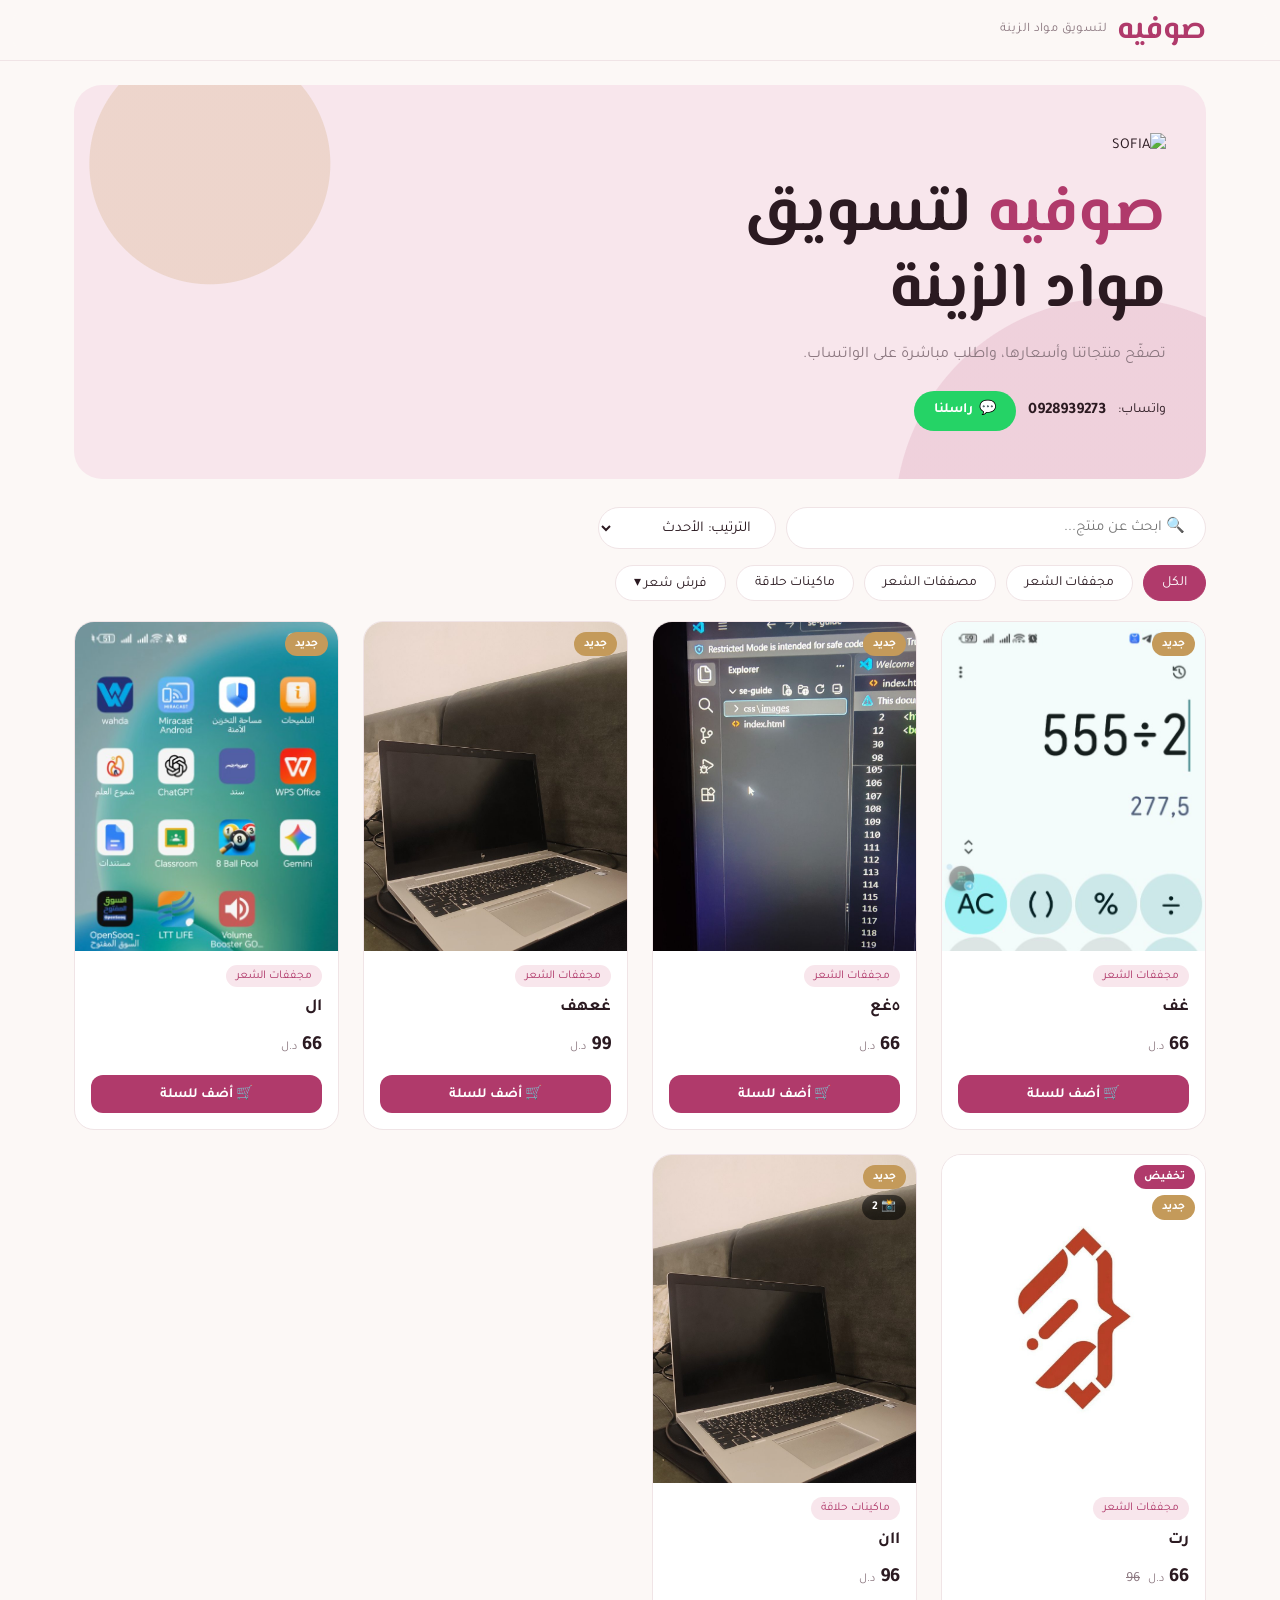
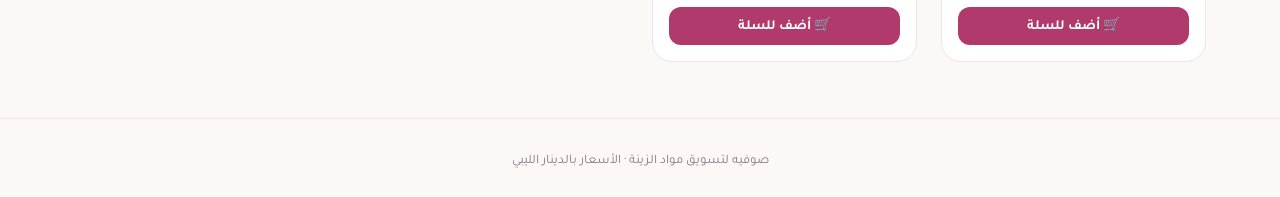
==== commit 2603b95e: "Add files via upload" ====
--- a/index.html
+++ b/index.html
@@ -31,6 +31,15 @@
   <meta name="twitter:card" content="summary_large_image">
 </head>
 <body>
+    <!-- شاشة الترحيب (تظهر مرة وحدة كل زيارة) -->
+  <script>
+    try { if (sessionStorage.getItem("sofia-splash")) document.documentElement.classList.add("seen");
+          sessionStorage.setItem("sofia-splash", "1"); } catch (e) {}
+  </script>
+  <div class="splash" aria-hidden="true">
+    <img src="logo-sofia.svg" alt="">
+    <p>أهلاً بك في صوفيه ✨</p>
+  </div>
 
   <header>
     <div class="wrap brand"><b>صوفيه</b><span>لتسويق مواد الزينة</span></div>
--- a/style.css
+++ b/style.css
@@ -194,3 +194,16 @@
 .toast[hidden]{display:none}
 .cart-btn[hidden],.order[hidden],.clear[hidden]{display:none}
 dialog{max-height:calc(100% - 32px);overflow-y:auto}
+/* ===== شاشة الترحيب ===== */
+.splash{position:fixed;inset:0;z-index:100;display:flex;flex-direction:column;align-items:center;justify-content:center;gap:26px;padding:24px;
+  background:radial-gradient(circle at 50% 42%,#fff 0,var(--rose-soft) 70%);
+  animation:splashOut .6s ease 2s forwards}
+.splash img{width:min(340px,80vw);animation:splashIn 1.1s cubic-bezier(.2,.8,.2,1) both}
+.splash p{margin:0;font-family:"El Messiri",serif;font-size:clamp(28px,7.5vw,40px);font-weight:600;color:var(--rose);text-align:center;line-height:1.4;
+  animation:splashText .9s ease .6s both}
+.splash p::after{content:"";display:block;width:70px;height:2px;margin:12px auto 0;background:var(--gold);border-radius:2px}
+@keyframes splashIn{from{opacity:0;transform:scale(.85) translateY(10px);filter:blur(6px)}to{opacity:1;transform:none;filter:none}}
+@keyframes splashText{from{opacity:0;transform:translateY(12px)}to{opacity:1;transform:none}}
+@keyframes splashOut{to{opacity:0;visibility:hidden;pointer-events:none}}
+.seen .splash{display:none}
+@media (prefers-reduced-motion:reduce){.splash{animation-delay:.6s}.splash img,.splash p{animation:none}}
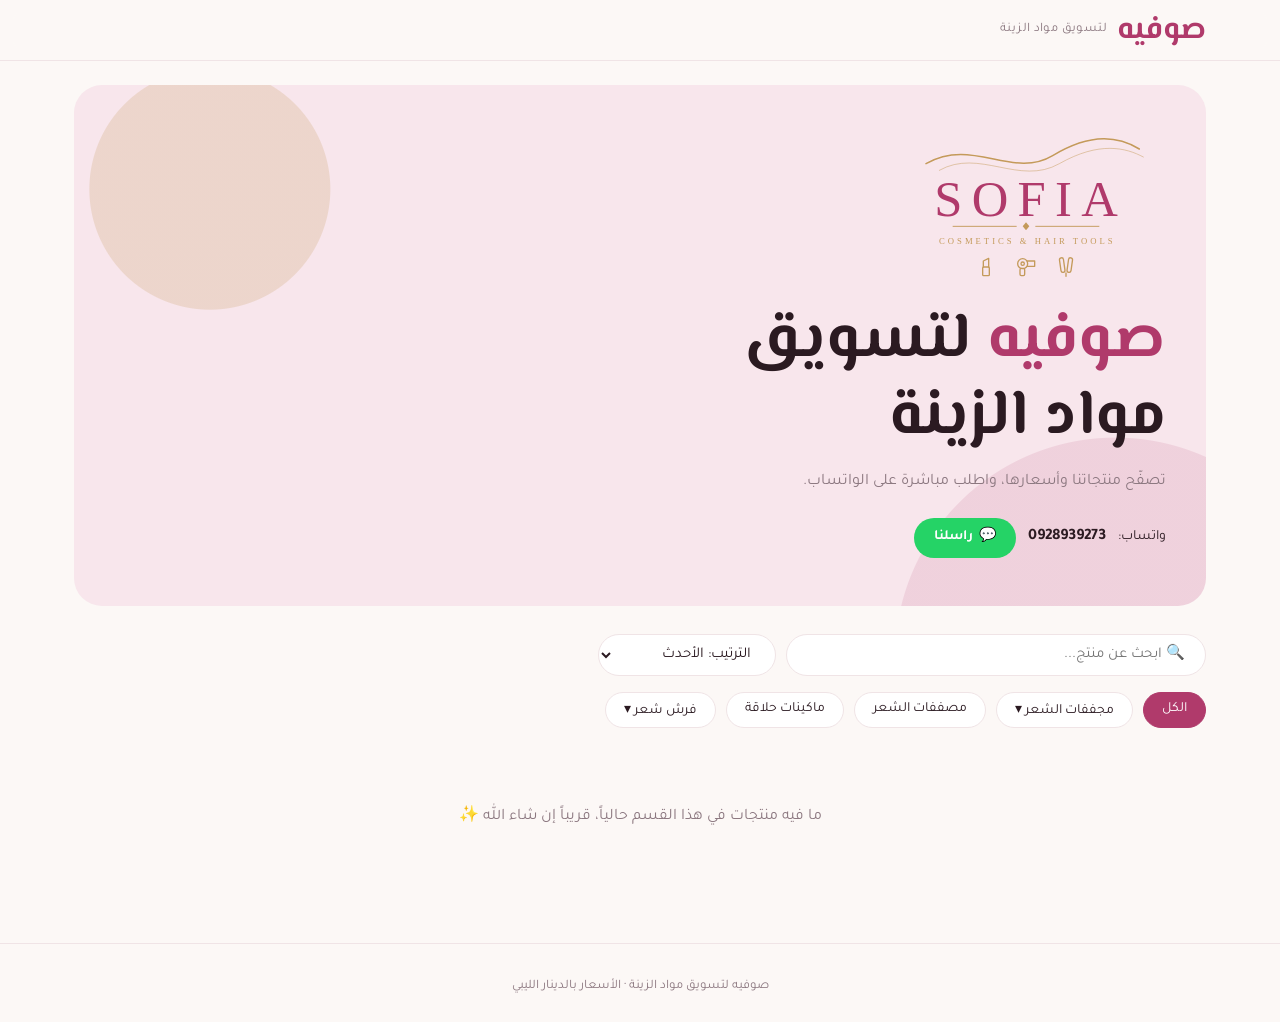
==== commit 56531065: "Add files via upload" ====
--- a/index.html
+++ b/index.html
@@ -37,7 +37,7 @@
           sessionStorage.setItem("sofia-splash", "1"); } catch (e) {}
   </script>
   <div class="splash" aria-hidden="true">
-    <img src="logo-sofia.svg" alt="">
+    <img src="logo.svg" alt="">
     <p>أهلاً بك في صوفيه ✨</p>
   </div>
 
@@ -47,7 +47,7 @@
 
   <main class="wrap">
     <section class="hero">
-      <img src="logo-sofia.svg" alt="SOFIA" class="hero-logo">
+      <img src="logo.svg" alt="SOFIA" class="hero-logo">
       <h1><em>صوفيه</em> لتسويق مواد الزينة</h1>
       <p>تصفّح منتجاتنا وأسعارها، واطلب مباشرة على الواتساب.</p>
       <div class="contact">واتساب: <b id="phone"></b> <a id="wa" class="wa-btn" target="_blank">راسلنا</a></div>
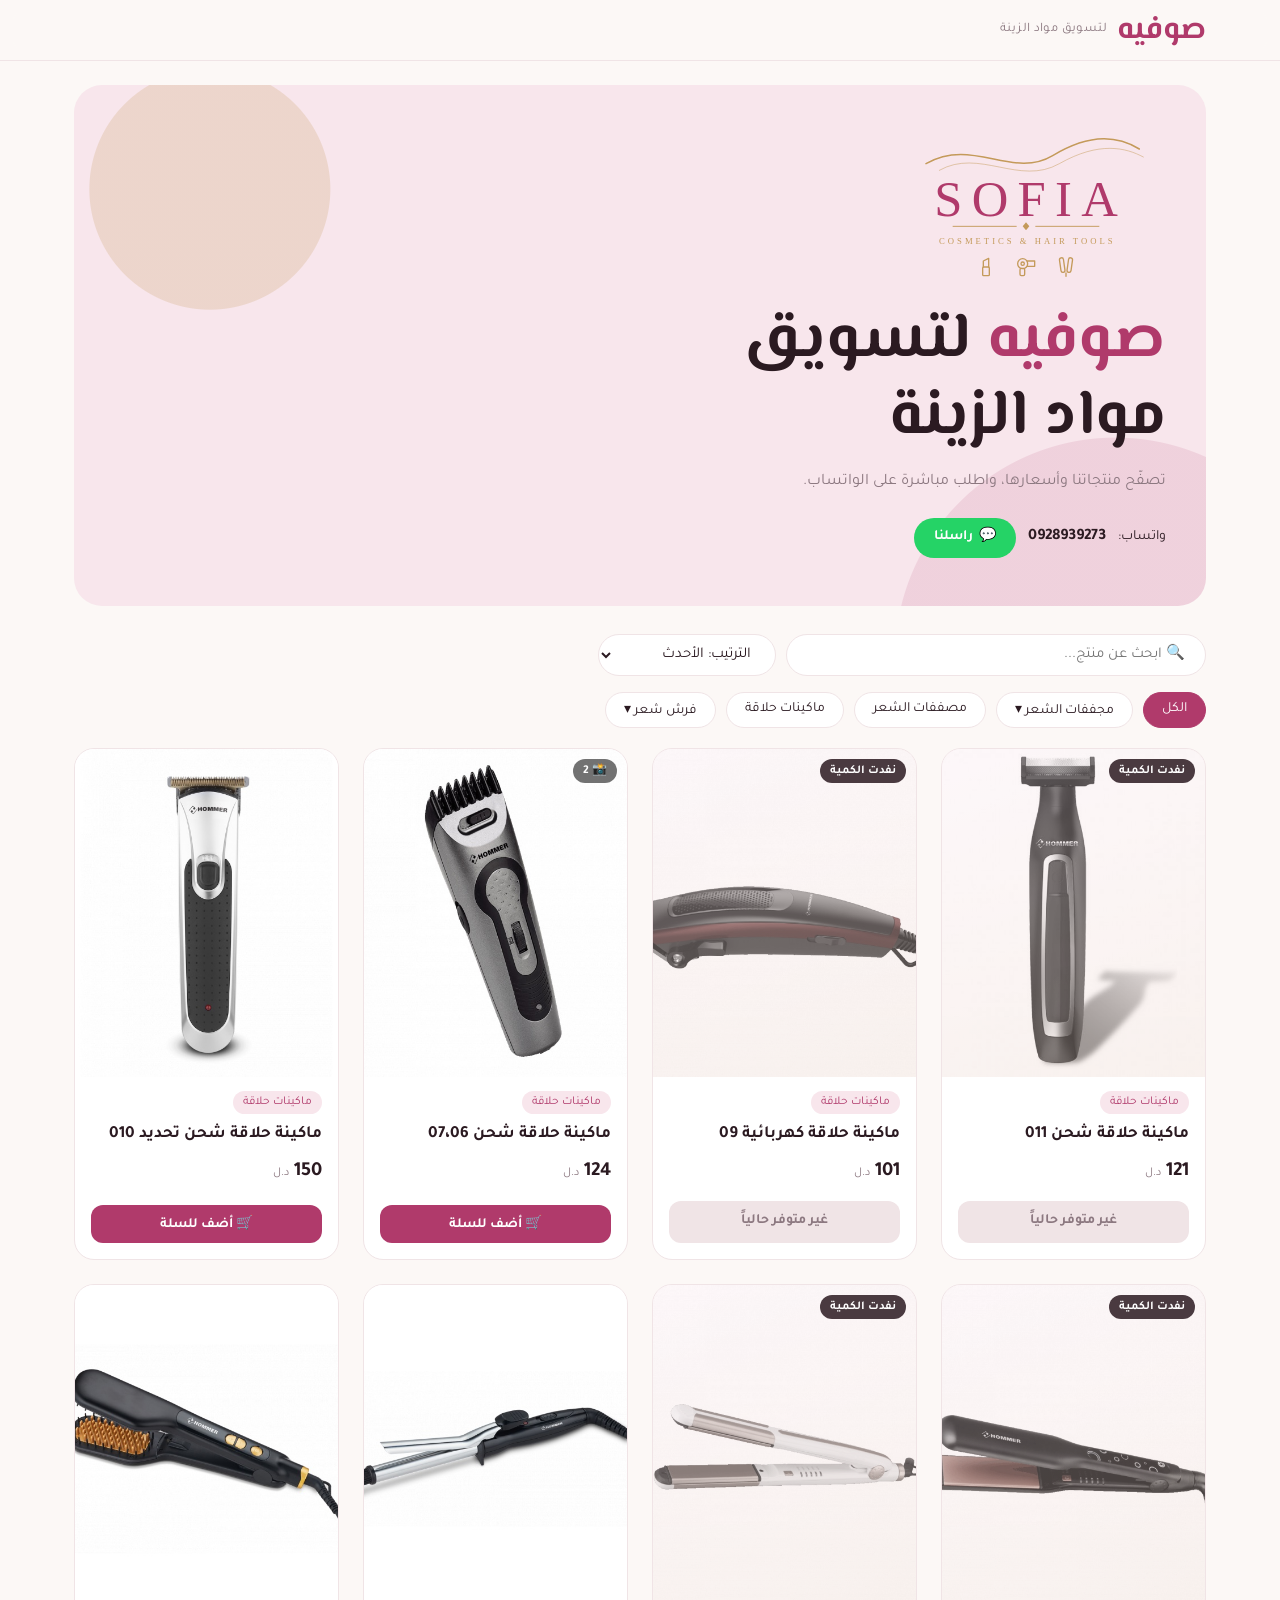
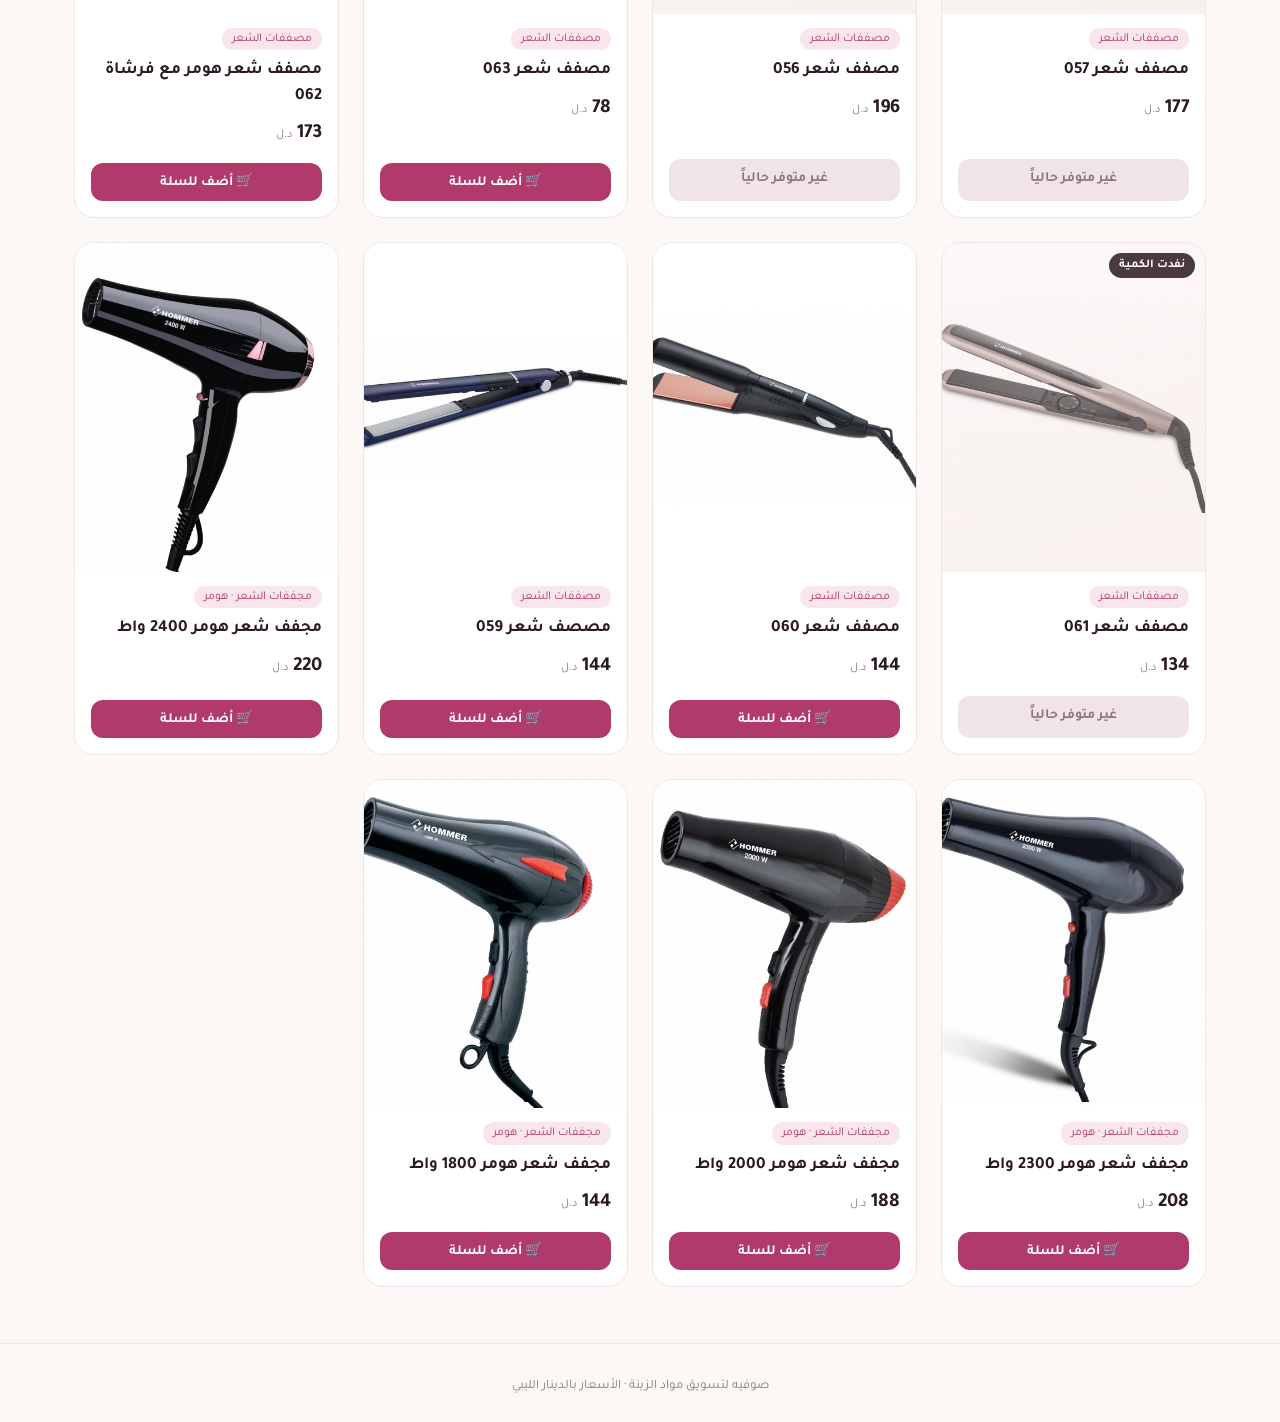
==== commit 35e94d87: "Add files via upload" ====
--- a/index.html
+++ b/index.html
@@ -31,7 +31,7 @@
   <meta name="twitter:card" content="summary_large_image">
 </head>
 <body>
-    <!-- شاشة الترحيب (تظهر مرة وحدة كل زيارة) -->
+  <!-- شاشة الترحيب (تظهر مرة وحدة كل زيارة) -->
   <script>
     try { if (sessionStorage.getItem("sofia-splash")) document.documentElement.classList.add("seen");
           sessionStorage.setItem("sofia-splash", "1"); } catch (e) {}
@@ -141,14 +141,30 @@
     const img = (file, name) => `<img src="images/${file}" alt="${name}" loading="lazy"
         onerror="this.outerHTML='<span class=letter>${name[0]}</span>'">`;
     const firstPic = p => p.images.length ? img(p.images[0], p.name) : `<span class="letter">${p.name[0]}</span>`;
+    // ===== الأسعار: حبة / دستة / صندوق + خصم بالنسبة =====
+    const pct = p => Math.min(Math.max(Number(p.discount) || 0, 0), 90);
+    const money = v => Math.round(v * 100) / 100;
+    const afterDisc = (p, v) => money(v * (1 - pct(p) / 100));
+    function units(p) {
+      const u = [{ key: "piece", label: "حبة", price: p.price }];
+      if (p.dozenPrice > 0) u.push({ key: "dozen", label: "دستة (12 حبة)", price: p.dozenPrice });
+      if (p.boxPrice > 0) u.push({ key: "box", label: p.boxCount > 0 ? `صندوق (${p.boxCount} حبة)` : "صندوق", price: p.boxPrice });
+      return u.map(x => ({ ...x, final: afterDisc(p, x.price) }));
+    }
+    const unitOf = (p, key) => units(p).find(u => u.key === key) || units(p)[0];
     function priceHTML(p) {
-      let h = `<span class="price">${p.price} <small>د.ل</small></span>`;
-      if (p.oldPrice > p.price) h += ` <s class="old">${p.oldPrice}</s>`;
+      const u = units(p);
+      let h = `<span class="price">${u[0].final} <small>د.ل</small></span>`;
+      if (pct(p)) h += ` <s class="old">${u[0].price}</s>`;
+      else if (p.oldPrice > p.price) h += ` <s class="old">${p.oldPrice}</s>`;
+      if (u.length > 1) h += `<div class="more-prices">${u.slice(1).map(x =>
+        `<span>${x.label}: <b>${x.final}</b> د.ل${pct(p) ? ` <s>${x.price}</s>` : ""}</span>`).join("")}</div>`;
       return h;
     }
     function badges(p) {
       let h = "";
       if (p.soldOut) h += `<span class="badge out">نفدت الكمية</span>`;
+      else if (pct(p)) h += `<span class="badge sale">خصم ${pct(p)}%</span>`;
       else if (p.oldPrice > p.price) h += `<span class="badge sale">تخفيض</span>`;
       if (p.isNew) h += `<span class="badge new">جديد</span>`;
       if (p.images.length > 1) h += `<span class="badge pics">📸 ${p.images.length}</span>`;
@@ -157,7 +173,19 @@
     const catLabel = p => p.sub ? p.category + " · " + p.sub : p.category;
     function addButton(p) {
       if (p.soldOut) return `<span class="order disabled">غير متوفر حالياً</span>`;
+      if (units(p).length > 1) return `<button class="order add" data-pick="${p.id}">🛒 اختر الكمية وأضف</button>`;
       return `<button class="order add" data-add="${p.id}">🛒 أضف للسلة</button>`;
+    }
+    // داخل نافذة المنتج: اختيار حبة / دستة / صندوق
+    function unitPicker(p) {
+      if (p.soldOut) return addButton(p);
+      const u = units(p);
+      if (u.length < 2) return addButton(p);
+      return `<div class="units" id="units">${u.map((x, i) => `
+          <label class="unit"><input type="radio" name="unit" value="${x.key}" ${i ? "" : "checked"}>
+            <span>${x.label}</span><b>${x.final} د.ل</b></label>`).join("")}
+        </div>
+        <button class="order add" data-add="${p.id}" data-from-picker>🛒 أضف للسلة</button>`;
     }
     function toast(text) {
       const t = $("toast");
@@ -228,8 +256,8 @@
           <h2>${p.name}</h2>
           <p>${p.description || ""}</p>
           <div class="prices">${priceHTML(p)}</div>
-          ${addButton(p)}
-          ${p.soldOut ? "" : `<a class="order ghost" target="_blank" href="${waLink("مرحباً، أبي أطلب: " + p.name + " – " + p.price + " د.ل")}" onclick="track('طلب-مباشر/${p.name}')">اطلب الآن على واتساب</a>`}
+          ${unitPicker(p)}
+          ${p.soldOut ? "" : `<a class="order ghost" target="_blank" href="${waLink("مرحباً، أبي أطلب: " + p.name + " – " + units(p)[0].final + " د.ل")}" onclick="track('طلب-مباشر/${p.name}')">اطلب الآن على واتساب</a>`}
           <button class="share" data-share="${p.id}">🔗 شارك المنتج</button>
         </div>`;
       const slider = $("slider"), dots = $("dots");
@@ -243,6 +271,8 @@
     }
     $("grid").onclick = e => {
       if (e.target.closest("[data-add]")) return;
+      const pick = e.target.closest("[data-pick]");
+      if (pick) return openProduct(byId(pick.dataset.pick));
       const c = e.target.closest(".card");
       if (c) openProduct(byId(c.dataset.id));
     };
@@ -251,7 +281,7 @@
     // ===== المشاركة =====
     async function share(p) {
       const url = location.origin + location.pathname + "#p-" + p.id;
-      const text = p.name + " – " + p.price + " د.ل";
+      const text = p.name + " – " + units(p)[0].final + " د.ل";
       track("مشاركة/" + p.name);
       if (navigator.share) {
         try { await navigator.share({ title: "SOFIA", text, url }); } catch (e) {}
@@ -265,44 +295,53 @@
     let cart = {};
     try { cart = JSON.parse(localStorage.getItem("sofia-cart") || "{}"); } catch (e) {}
     const saveCart = () => { try { localStorage.setItem("sofia-cart", JSON.stringify(cart)); } catch (e) {} };
+    // مفتاح السلة = رقم المنتج | نوع الكمية (حبة / دستة / صندوق)
     function cartList() {
-      return Object.entries(cart)
-        .map(([id, qty]) => ({ p: byId(id), qty }))
-        .filter(x => x.p && !x.p.soldOut && x.qty > 0);
+      return Object.entries(cart).map(([key, qty]) => {
+        const [id, unitKey = "piece"] = key.split("|");
+        const p = byId(id);
+        return p && { key, p, qty, u: unitOf(p, unitKey) };
+      }).filter(x => x && !x.p.soldOut && x.qty > 0);
     }
     function updateCart() {
       const items = cartList();
-      cart = Object.fromEntries(items.map(x => [x.p.id, x.qty]));
+      cart = Object.fromEntries(items.map(x => [x.key, x.qty]));
       saveCart();
+      const name = x => x.u.key === "piece" ? x.p.name : `${x.p.name} – ${x.u.label}`;
       const count = items.reduce((s, x) => s + x.qty, 0);
-      const total = items.reduce((s, x) => s + x.qty * x.p.price, 0);
+      const total = money(items.reduce((s, x) => s + x.qty * x.u.final, 0));
       $("cartCount").textContent = count;
       $("cartBtn").hidden = count === 0;
       $("cartTotal").textContent = total;
       $("cartItems").innerHTML = items.length ? items.map(x => `
         <div class="c-item">
           <div class="c-pic">${firstPic(x.p)}</div>
-          <div class="c-info"><b>${x.p.name}</b><small>${x.p.price} د.ل</small></div>
+          <div class="c-info"><b>${name(x)}</b><small>${x.u.final} د.ل</small></div>
           <div class="qty">
-            <button data-plus="${x.p.id}">+</button><span>${x.qty}</span><button data-minus="${x.p.id}">−</button>
+            <button data-plus="${x.key}">+</button><span>${x.qty}</span><button data-minus="${x.key}">−</button>
           </div>
         </div>`).join("") : `<p class="empty">السلة فاضية</p>`;
       const msg = "مرحباً، أبي أطلب من صوفيه:\n" +
-        items.map(x => `• ${x.p.name} × ${x.qty} = ${x.qty * x.p.price} د.ل`).join("\n") +
+        items.map(x => `• ${name(x)} × ${x.qty} = ${money(x.qty * x.u.final)} د.ل`).join("\n") +
         `\n\nالمجموع: ${total} د.ل`;
       $("sendOrder").href = waLink(msg);
       $("sendOrder").hidden = !items.length;
       $("clearCart").hidden = !items.length;
     }
-    function addToCart(id) {
-      cart[id] = (cart[id] || 0) + 1;
+    function addToCart(id, unitKey = "piece") {
+      const key = id + "|" + unitKey;
+      cart[key] = (cart[key] || 0) + 1;
       updateCart();
       toast("✅ أُضيف للسلة");
       track("سلة/" + byId(id).name);
     }
     document.addEventListener("click", e => {
       const add = e.target.closest("[data-add]");
-      if (add) { e.stopPropagation(); addToCart(add.dataset.add); }
+      if (add) {
+        e.stopPropagation();
+        const chosen = add.hasAttribute("data-from-picker") && document.querySelector('#units input:checked');
+        addToCart(add.dataset.add, chosen ? chosen.value : "piece");
+      }
       const sh = e.target.closest("[data-share]");
       if (sh) share(byId(sh.dataset.share));
       const plus = e.target.closest("[data-plus]");
@@ -332,4 +371,4 @@
   <!-- عدّاد الزوار (GoatCounter) -->
   <script data-goatcounter="https://sofia-beauty.goatcounter.com/count" async src="//gc.zgo.at/count.js"></script>
 </body>
-</html>
+</html>
--- a/style.css
+++ b/style.css
@@ -194,6 +194,7 @@
 .toast[hidden]{display:none}
 .cart-btn[hidden],.order[hidden],.clear[hidden]{display:none}
 dialog{max-height:calc(100% - 32px);overflow-y:auto}
+
 /* ===== شاشة الترحيب ===== */
 .splash{position:fixed;inset:0;z-index:100;display:flex;flex-direction:column;align-items:center;justify-content:center;gap:26px;padding:24px;
   background:radial-gradient(circle at 50% 42%,#fff 0,var(--rose-soft) 70%);
@@ -206,4 +207,15 @@
 @keyframes splashText{from{opacity:0;transform:translateY(12px)}to{opacity:1;transform:none}}
 @keyframes splashOut{to{opacity:0;visibility:hidden;pointer-events:none}}
 .seen .splash{display:none}
-@media (prefers-reduced-motion:reduce){.splash{animation-delay:.6s}.splash img,.splash p{animation:none}}+@media (prefers-reduced-motion:reduce){.splash{animation-delay:.6s}.splash img,.splash p{animation:none}}
+
+/* ===== أسعار الدستة والصندوق ===== */
+.more-prices{flex-basis:100%;display:flex;flex-direction:column;gap:2px;font-size:13px;color:var(--muted);margin-top:4px}
+.more-prices b{color:var(--ink)}
+.more-prices s{font-size:11px}
+.prices{flex-wrap:wrap}
+.units{display:grid;gap:8px;margin:4px 0 10px}
+.unit{display:flex;align-items:center;gap:10px;border:1px solid var(--line);border-radius:12px;padding:10px 12px;cursor:pointer}
+.unit span{flex:1}
+.unit:has(input:checked){border-color:var(--rose);background:var(--rose-soft)}
+.unit input{accent-color:var(--rose)}
